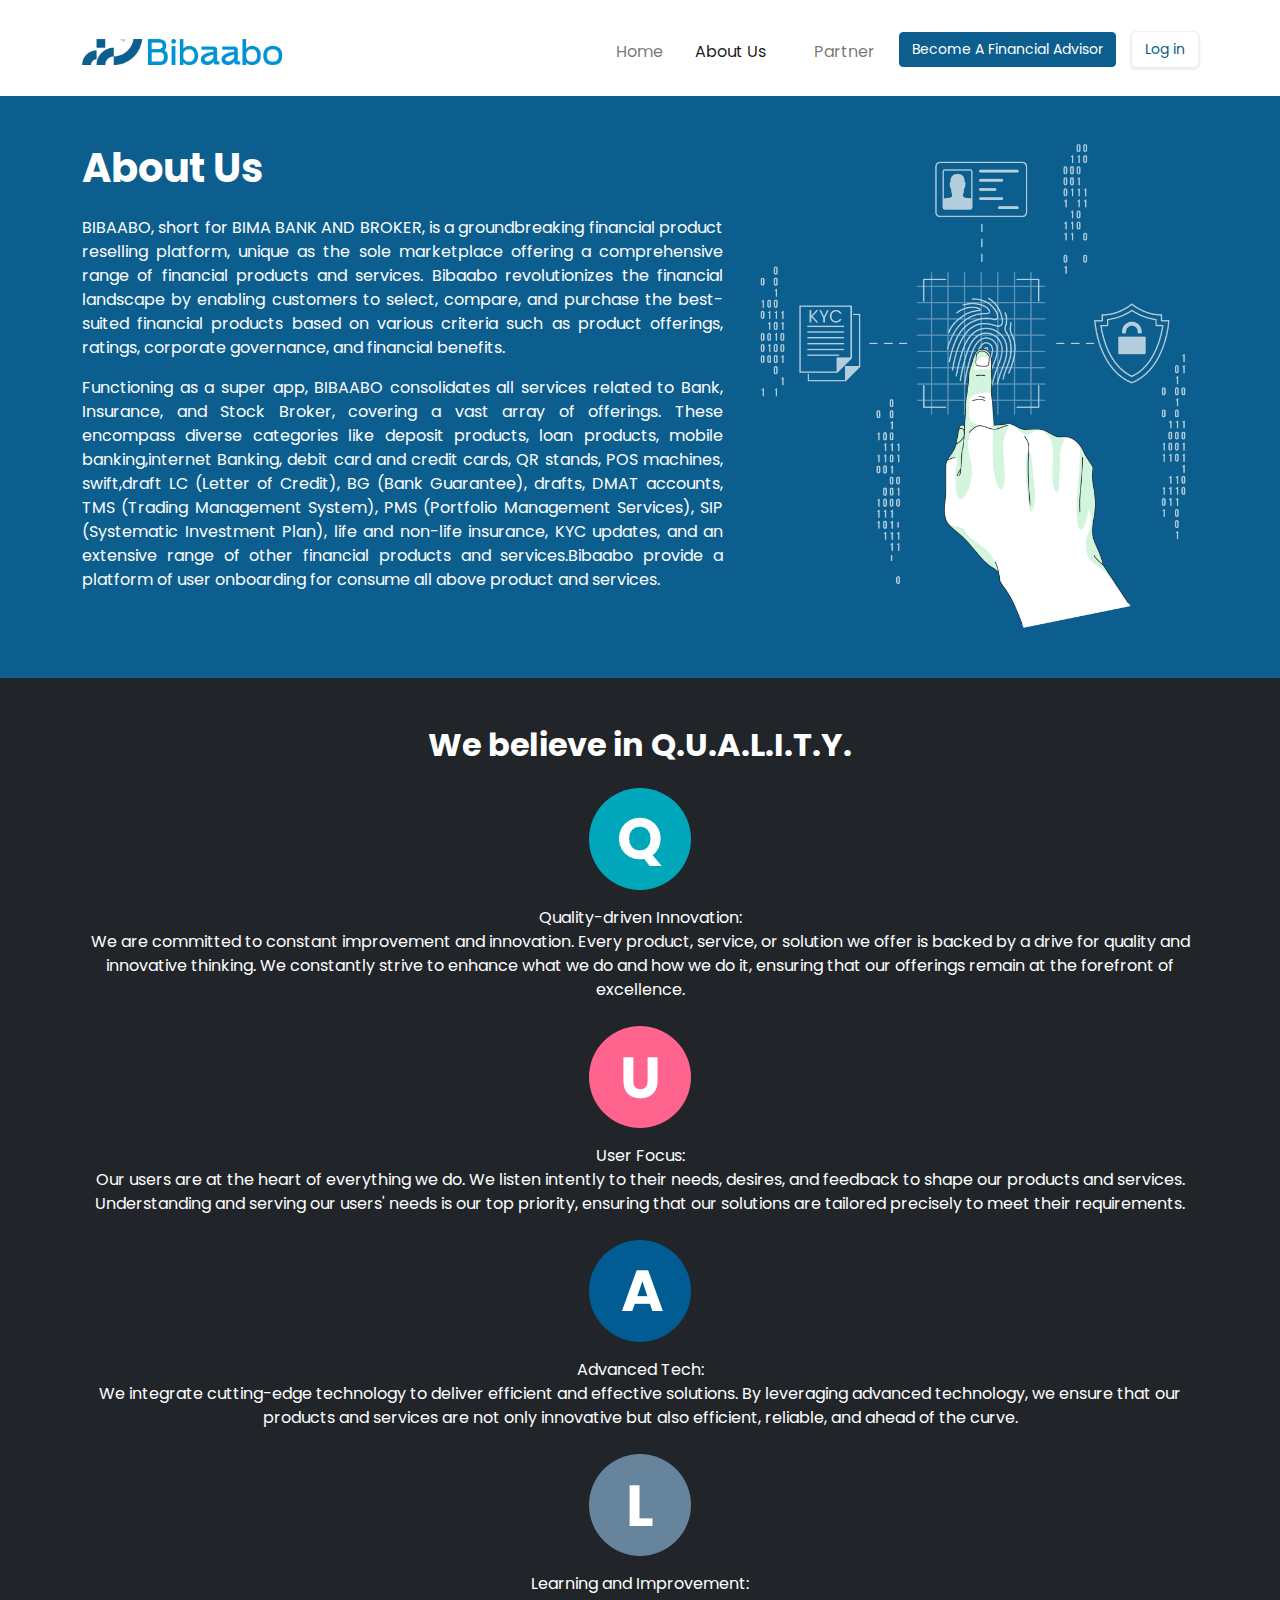
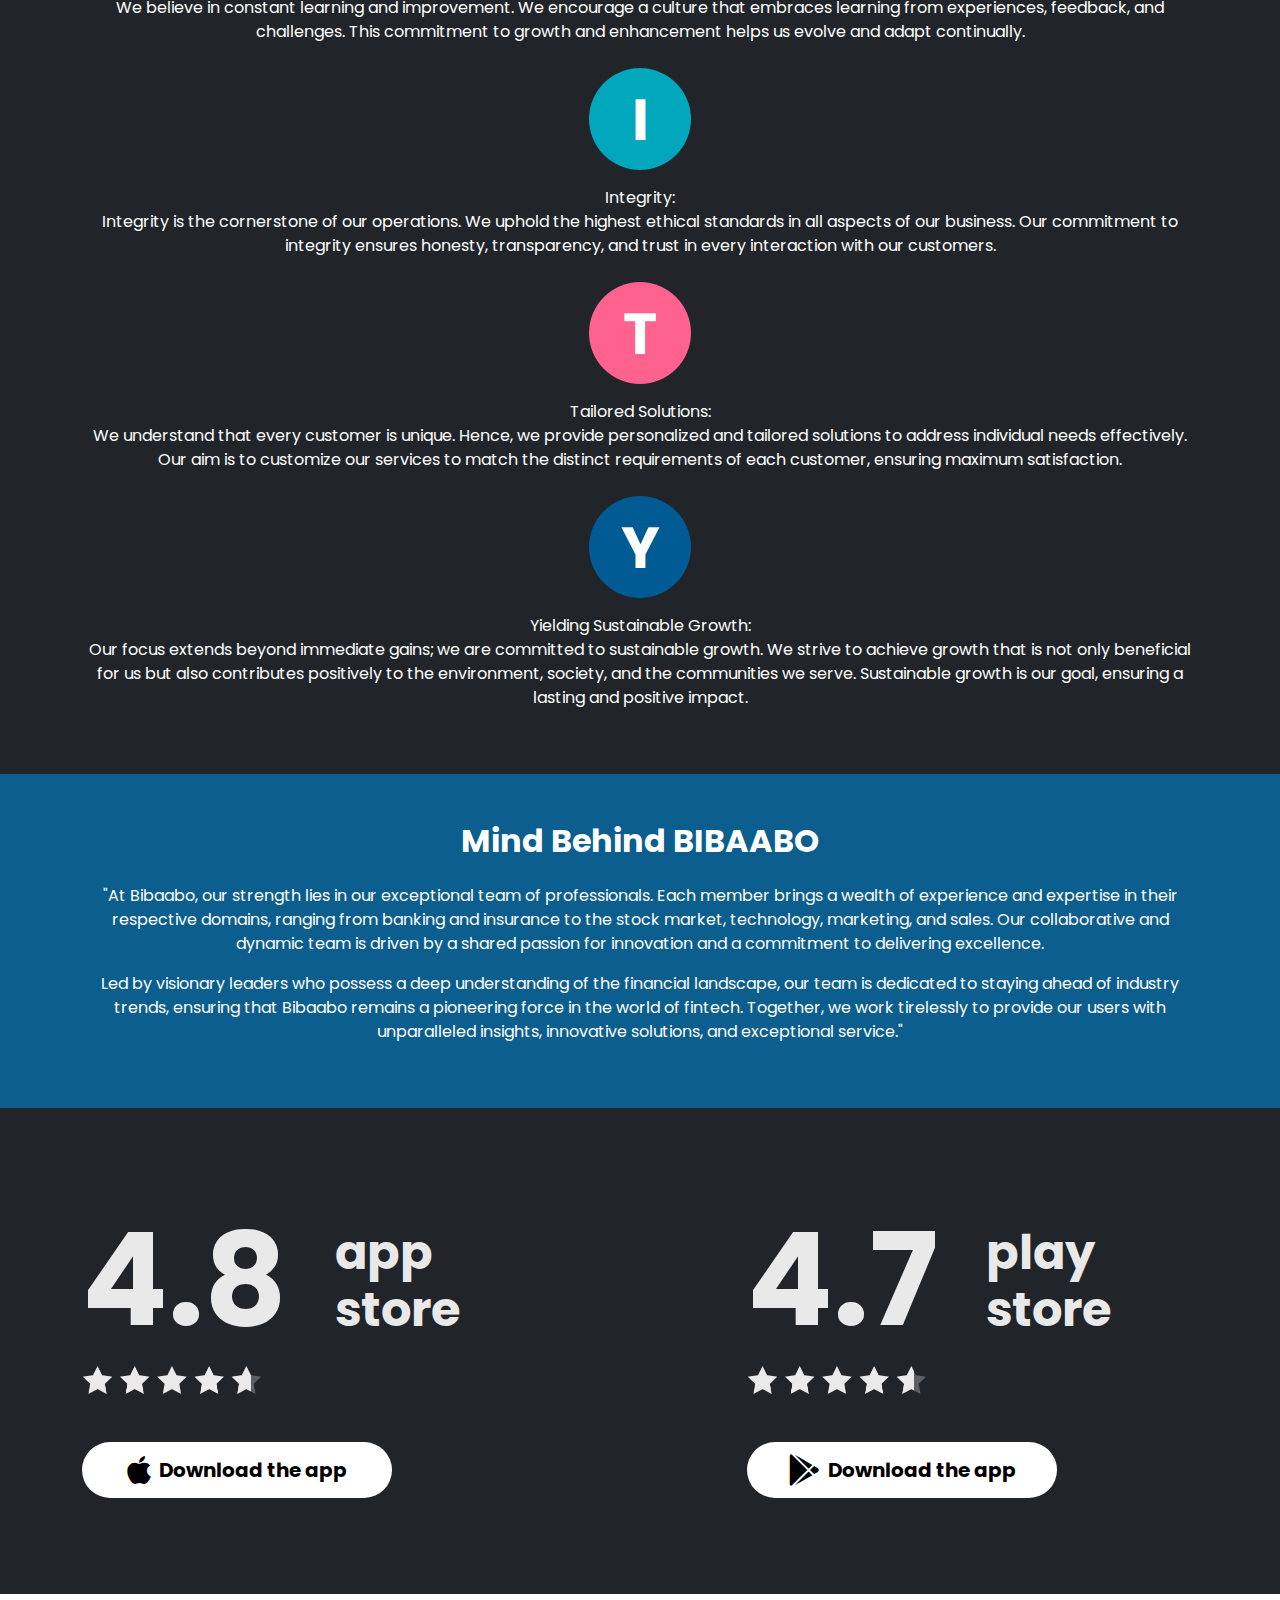
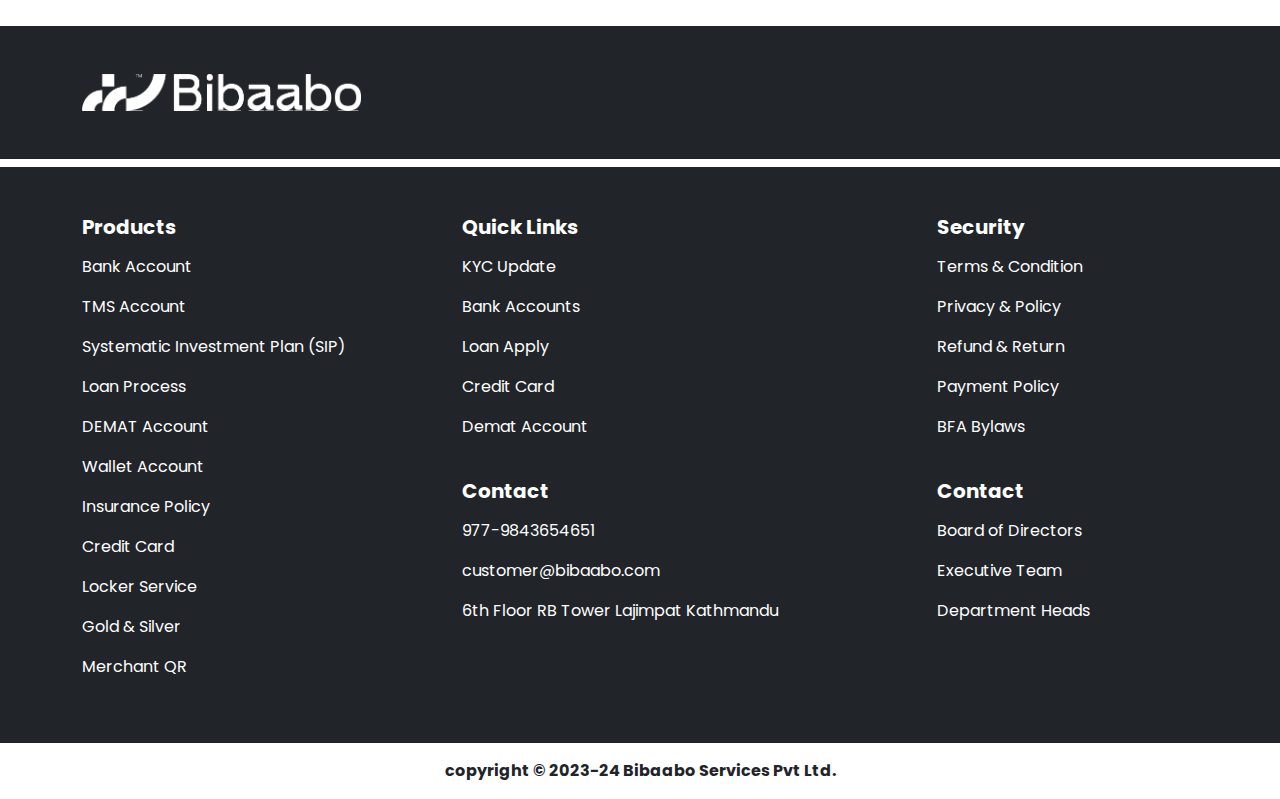
==== aboutus.html @ bd7daace "about us update" ====
<html lang="en">

<head>
    <meta charset="UTF-8">
    <meta name="viewport" content="width=device-width, initial-scale=1.0">

    <title>Bibaabo: Making your financial life easier</title>
    <link rel="shortcut icon" href="./images/favicon.png" type="image/x-icon">
    <link rel="apple-touch-icon-precomposed" href="./images/favicon.png">

    <link href="./plugins/bootstrap-5.0.2-dist/css/bootstrap.min.css" rel="stylesheet">
    <script src="./plugins/bootstrap-5.0.2-dist/js/bootstrap.bundle.js.map"></script>

    <link rel="preconnect" href="https://fonts.googleapis.com">
    <link rel="preconnect" href="https://fonts.gstatic.com" crossorigin>
    <link href="https://fonts.googleapis.com/css2?family=Poppins:wght@400;700;900&display=swap" rel="stylesheet">
    <link rel="stylesheet" href="./plugins/fontawesome-free-6.5.1-web/css/all.min.css">

    <link rel="stylesheet" href="./css/custom.min.css?v=1.2">
    <link rel="stylesheet" href="./css/responsive.min.css?v=1.2">
</head>

<body>
    <header class="">
        <nav class="navbar navbar-expand-lg navbar-light my-header mt-4 mb-3">
            <div class="container">
                <a class="navbar-brand" href="/bibaabo">
                    <img src="./images/logo.png" alt="Bibaabo" class="img-fluid h-logo">
                </a>
                <button class="navbar-toggler" type="button" data-bs-toggle="collapse"
                    data-bs-target="#navbarSupportedContent" aria-controls="navbarSupportedContent"
                    aria-expanded="false" aria-label="Toggle navigation">
                    <span class="navbar-toggler-icon"></span>
                </button>
                <div class="collapse navbar-collapse" id="navbarSupportedContent">
                    <ul class="navbar-nav ms-auto mb-2 mb-lg-0">
                        <li class="nav-item">
                            <a class="nav-link" href="/bibaabo">Home</a>
                        </li>
                        <li class="nav-item">
                            <a class="nav-link px-4 active" href="aboutus.html">About Us</a>
                        </li>
                        <li class="nav-item">
                            <a class="nav-link px-4" href="partner.html">Partner</a>
                        </li>
                        <li class="nav-item">
                            <a class="btn my-btn-primary" title="Become A Financial Advisor" href="#">
                                Become A Financial Advisor
                            </a>
                        </li>
                        <li class="nav-item">
                            <a class="btn my-btn-secondary ms-3" title="Log in" href="#">
                                Log in
                            </a>
                        </li>
                    </ul>
                </div>
            </div>
        </nav>
    </header>
    <section class="my-kyc py-5 h-auto">
        <div class="container">
            <div class="row">
                <div class="col-md-7">
                    <div class="kyc-text-w text-white">
                        <h1 class="fw-bold mb-4">About Us </h1>
                        <p class="text-justify">
                            BIBAABO, short for BIMA BANK AND BROKER, is a groundbreaking financial product reselling
                            platform, unique as the sole marketplace offering a comprehensive range of financial
                            products and services. Bibaabo revolutionizes the financial landscape by enabling customers
                            to select, compare, and purchase the best-suited financial products based on various
                            criteria such as product offerings, ratings, corporate governance, and financial benefits.
                        </p>
                        <p class="text-justify">
                            Functioning as a super app, BIBAABO consolidates all services related to Bank, Insurance,
                            and Stock Broker, covering a vast array of offerings. These encompass diverse categories
                            like deposit products, loan products, mobile banking,internet Banking, debit card and credit
                            cards, QR stands, POS machines, swift,draft LC (Letter of Credit), BG (Bank Guarantee),
                            drafts, DMAT accounts, TMS (Trading Management System), PMS (Portfolio Management Services),
                            SIP (Systematic Investment Plan), life and non-life insurance, KYC updates, and an extensive
                            range of other financial products and services.Bibaabo provide a platform of user onboarding
                            for consume all above product and services.
                        </p>
                    </div>
                </div>
                <div class="col-md-5">
                    <img src="./images/KYC.png" alt="Bibaabo" class="img-fluid object-fit-cover">
                </div>
            </div>
        </div>
    </section>
    <section class="py-4 py-lg-5 bg-dark text-white">
        <div class="container">
            <h2 class="fw-bold mb-4 text-center">We believe in Q.U.A.L.I.T.Y.</h2>
            <p class="text-center">
                <!-- We believe in  Q.U.A.L.I.T.Y. -->
                <img src="./images/Group1.png" alt="Bibaabo" class="img-fluid mb-3"> <br/>
                Quality-driven Innovation: <br/>
                We are committed to constant improvement and innovation. Every product, service, or solution we
                offer is backed by a drive for quality and innovative thinking. We constantly strive to enhance what
                we do and how we do it, ensuring that our offerings remain at the forefront of excellence.
                <br/>
                <br/>
                <img src="./images/Group2.png" alt="Bibaabo" class="img-fluid mb-3"><br/>
                User Focus: <br/>
                Our users are at the heart of everything we do. We listen intently to their needs, desires, and
                feedback to shape our products and services. Understanding and serving our users' needs is our top
                priority, ensuring that our solutions are tailored precisely to meet their requirements.
                <br/>
                <br/>
                <img src="./images/Group3.png" alt="Bibaabo" class="img-fluid mb-3"> <br/>
                Advanced Tech: <br/>
                We integrate cutting-edge technology to deliver efficient and effective solutions. By leveraging
                advanced technology, we ensure that our products and services are not only innovative but also
                efficient, reliable, and ahead of the curve.
                <br/>
                <br/>
                <img src="./images/Group4.png" alt="Bibaabo" class="img-fluid mb-3"><br/>
                Learning and Improvement: <br/>
                We believe in constant learning and improvement. We encourage a culture that embraces learning from
                experiences, feedback, and challenges. This commitment to growth and enhancement helps us evolve and
                adapt continually.
                <br/>
                <br/>
                <img src="./images/Group5.png" alt="Bibaabo" class="img-fluid mb-3"> <br/>
                Integrity: <br/>
                Integrity is the cornerstone of our operations. We uphold the highest ethical standards in all
                aspects of our business. Our commitment to integrity ensures honesty, transparency, and trust in
                every interaction with our customers.
                <br/>
                <br/>
                <img src="./images/Group6.png" alt="Bibaabo" class="img-fluid mb-3"> <br/>
                Tailored Solutions: <br/>
                We understand that every customer is unique. Hence, we provide personalized and tailored solutions
                to address individual needs effectively. Our aim is to customize our services to match the distinct
                requirements of each customer, ensuring maximum satisfaction.
                <br/>
                <br/>
                <img src="./images/Group7.png" alt="Bibaabo" class="img-fluid mb-3"><br/>
                Yielding Sustainable Growth: <br/>
                Our focus extends beyond immediate gains; we are committed to sustainable growth. We strive to
                achieve growth that is not only beneficial for us but also contributes positively to the
                environment, society, and the communities we serve. Sustainable growth is our goal, ensuring a
                lasting and positive impact.
            </p>
        </div>
    </section>
    <section class="my-kyc py-5 h-auto">
        <div class="container text-white">
            <h2 class="fw-bold mb-4 text-center">Mind Behind BIBAABO</h2>
            <p class="text-center">
                "At Bibaabo, our strength lies in our exceptional team of professionals. Each member brings a wealth of
                experience and expertise in their respective domains, ranging from banking and insurance to the stock
                market, technology, marketing, and sales. Our collaborative and dynamic team is driven by a shared passion
                for innovation and a commitment to delivering excellence.
            </p>
            <p class="text-center">
                Led by visionary leaders who possess a deep understanding of the financial landscape, our team is dedicated
                to staying ahead of industry trends, ensuring that Bibaabo remains a pioneering force in the world of
                fintech. Together, we work tirelessly to provide our users with unparalleled insights, innovative solutions,
                and exceptional service."
            </p>

        </div>
    </section>
    <section class="bg-dark py-5">
        <div class="container">
            <div class="row py-5">
                <div class="col-md-5">
                    <div class="">
                        <div class="rating-top-w text-white-light">
                            <h1 class="fw-bold mt-rating me-5">4.8</h1>
                            <h1 class="display-5 fw-bold">app
                                store
                            </h1>
                        </div>
                        <div class="mb-5">
                            <img src="./images/rating-ios.png" alt="rating ios" class="img-fluid my-rating-img">
                        </div>
                        <div class="rating-dwn">
                            <i class="fa-brands fa-2xl fa-apple"></i>
                            <h5 class="mb-0 ms-2 fw-bold">Download the app</h4>
                        </div>
                    </div>
                </div>
                <div class="col-md-5 offset-md-2">
                    <div class="">
                        <div class="rating-top-w text-white-light">
                            <h1 class="fw-bold mt-rating me-5">4.7</h1>
                            <h1 class="display-5 fw-bold">play
                                store
                            </h1>
                        </div>
                        <div class="mb-5">
                            <img src="./images/rating-android.png" alt="rating android" class="img-fluid my-rating-img">
                        </div>
                        <div class="rating-dwn">
                            <i class="fa-brands fa-2xl fa-google-play"></i>
                            <h5 class="mb-0 ms-2 fw-bold">Download the app</h4>
                        </div>
                    </div>
                </div>
            </div>
        </div>
    </section>
    <div class="bg-white py-3"></div>
    <div class="bg-dark py-5">
        <div class="container">
            <img src="./images/Logo-white.png" alt="Bibaabo" class="img-fluid w-25">
        </div>
    </div>
    <div class="bg-white py-1"></div>
    <footer>
        <div class="bg-dark py-5">
            <div class="container">
                <div class="row">
                    <div class="col-lg-4">
                        <h5 class="fw-bold text-white mb-3">Products</h5>
                        <div class="foot-links-w">
                            <a href="#" title="Bank Account">Bank Account</a>
                            <a href="#" title="TMS Account">TMS Account</a>
                            <a href="#" title="Systematic Investment Plan (SIP)">Systematic Investment Plan (SIP)</a>
                            <a href="#" title="Loan Process">Loan Process</a>
                            <a href="#" title="DEMAT Account">DEMAT Account</a>
                            <a href="#" title="Wallet Account">Wallet Account</a>
                            <a href="#" title="Insurance Policy">Insurance Policy</a>
                            <a href="#" title="Credit Card">Credit Card</a>
                            <a href="#" title="Locker Service">Locker Service</a>
                            <a href="#" title="Gold & Silver">Gold & Silver</a>
                            <a href="#" title="Merchant QR">Merchant QR</a>
                        </div>
                    </div>
                    <div class="col-lg-5">
                        <h5 class="fw-bold text-white mb-3 mt-4 mt-lg-0">Quick Links</h5>
                        <div class="foot-links-w">
                            <a href="#" title="KYC Update">KYC Update</a>
                            <a href="#" title="Bank Accounts">Bank Accounts</a>
                            <a href="#" title="Loan Apply">Loan Apply</a>
                            <a href="#" title="Credit Card">Credit Card</a>
                            <a href="#" title="Demat Account">Demat Account</a>
                        </div>
                        <h5 class="fw-bold text-white mb-3 mt-4">Contact</h5>
                        <div class="foot-links-w">
                            <a href="tel:+9779843654651" title="Call: +977-9843654651">977-9843654651</a>
                            <a href="mailto:customer@bibaabo.com"
                                title="Mail to: customer@bibaabo.com">customer@bibaabo.com</a>
                            <a href="#">6th Floor RB Tower Lajimpat Kathmandu</a>
                        </div>
                    </div>
                    <div class="col-lg-3">
                        <h5 class="fw-bold text-white mb-3 mt-4 mt-lg-0">Security</h5>
                        <div class="foot-links-w">
                            <a href="#" title="Terms & Condition">Terms & Condition</a>
                            <a href="#" title="Privacy & Policy">Privacy & Policy</a>
                            <a href="#" title="Refund & Return">Refund & Return</a>
                            <a href="#" title="Payment Policy">Payment Policy</a>
                            <a href="#" title="BFA Bylaws">BFA Bylaws</a>
                        </div>
                        <h5 class="fw-bold text-white mb-3 mt-4">Contact</h5>
                        <div class="foot-links-w">
                            <a href="#" title="Board of Directors">Board of Directors</a>
                            <a href="#" title="Executive Team">Executive Team</a>
                            <a href="#" title="Department Heads">Department Heads</a>
                        </div>
                    </div>
                </div>
            </div>
        </div>
        <div class="text-center py-3 fw-bold">
            copyright © 2023-24 Bibaabo Services Pvt Ltd.
        </div>
    </footer>
</body>
<script src="./js/jquery.min.js"></script>

</html>
---- css/custom.min.css ----
:root{--primary:#0B5E8E;--primary-light:#1f81b9}body{font-family:'Poppins',sans-serif}.my-header{display:flex;align-items:center;justify-content:space-between}.h-logo{width:200px}.my-text-primary{color:var(--primary)}.my-btn-primary{color:#fff;background-color:var(--primary);border-color:var(--primary);font-size:14px}.my-btn-primary:hover{color:#fff;background-color:var(--primary-light)}.my-btn-secondary{color:var(--primary);background-color:#fff;border-color:#fff;box-shadow:0 1px 2px 2px #eee;font-size:14px}.my-btn-secondary:hover{color:var(--primary);background-color:#eee}h1.count{font-size:10rem}h1.mt-rating{font-size:8rem}h1.my-h1{font-size:6rem}.fw-700{font-weight:700}.my-banking,.my-explr,.my-gso{max-height:100vh}.object-fit-cover{object-fit:cover}.bank-text-w{position:absolute;top:35%;left:60%;right:50%;transform:translate(-50%,-50%);width:75%}.gso-text-w{position:absolute;top:50%;left:35%;right:50%;transform:translate(-50%,-50%);width:25%;text-align:center}.my-kyc{background-color:var(--primary);height:100vh}.kyc-w{display:flex;align-items:center;justify-content:space-between}.my-fix-img{background-image:url(../images/img-3.png);min-height:500px;background-attachment:fixed;background-position:center center;background-repeat:no-repeat;background-size:cover}.rating-top-w{display:flex;align-items:center}.rating-dwn{background-color:rgb(255,255,255);color:rgb(0,0,0);padding:1rem 0;width:310px;display:flex;-moz-box-align:center;align-items:center;border-radius:3rem;justify-content:center;cursor:pointer}.text-white-light{color:#fff;opacity:.9}.my-rating-img{width:40%}.foot-links-w{display:flex;flex-direction:column}.foot-links-w a{color:#fff;text-decoration:none;margin-bottom:1rem}.foot-links-w a:hover{color:#eee}.my-explr-items{position:absolute;top:50%;left:50%;transform:translate(-50%,-50%);width:90%}.mp-text-w,.mbl-text-w{color:#fff;position:absolute;top:50%;left:50%;transform:translate(-50%,-50%);text-align:center;transition:top 0.5s}.mp-text-w.partner{width:62%;top:20%}.mp-text,.mbl-text{margin-top:1rem;opacity:0;position:absolute;width:100%;overflow:hidden}.mp-text.show,.mbl-text.show{opacity:1;transform:translateY(-15px);transition:.4s ease-in-out}.mbl-text{line-height:1.5}.h-video{height:88vh}.top-dwn-btns{position:absolute;bottom:5rem;right:10rem}.top-dwn-btns img{width:200px}.text-justify{text-align:justify}.partner-swiper .swiper-slide{text-align:center}.partner-swiper img{width:150px;height:100px;object-fit:contain;background:#fff;border-radius:.25rem;margin-bottom:.5rem}.why-coll-img{width:140px;height:140px;object-fit:contain}.network-box{padding:2rem 1rem;box-shadow:1px 2px 4px 2px #eee;border-radius:1.25rem;display:flex;align-items:center;justify-content:center;margin-top:1rem}.network-box img{width:185px;margin:0 1rem}
---- css/responsive.min.css ----
@media screen and (min-width:1920px){.container{max-width:1500px}p.sm-font{font-size:.7vw}body,.btn,p{font-size:.9vw}h6{font-size:1vw}h5{font-size:1.2vw}h4{font-size:1.4vw}h3{font-size:1.7vw}h2{font-size:2.1vw}h1{font-size:2.5vw}}@media screen and (min-width:2560px){.container{max-width:2000px}p.sm-font{font-size:1vw}body,.btn,p{font-size:1.2vw}h6{font-size:1.3vw}h5{font-size:1.4vw}h4{font-size:1.6vw}h3{font-size:2vw}h2{font-size:2.6vw}h1{font-size:3vw}.rating-dwn{padding:2rem 0;width:525px}.top-dwn-btns img{width:auto}}@media screen and (min-width:3840px){.container{max-width:3200px}}@media screen and (max-width:991px){.mp-text-w.partner{width:80%;top:30%}.top-dwn-btns{bottom:1rem;right:1rem}.top-dwn-btns img,.gso-app img{width:150px}footer{text-align:center}.mp-text,.mbl-text{opacity:1;position:relative}.gso-text-w{width:85%}.my-kyc{height:auto}.mbl-text-w{position:relative;transform:none;top:0;left:0}.network-box img{width:125px}}@media screen and (max-width:767px){.kyc-text-w{text-align:center}h1.my-h1{font-size:5rem}.mp-text-w.partner{width:88%;top:40%}.prtn-overlay{position:absolute;top:0;left:0;right:0;bottom:0;background-color:rgba(0,0,0,.5)}.network-box img{width:100px}}@media screen and (max-width:575px){.my-header{flex-direction:column;align-items:flex-start}.h-logo{margin-bottom:1rem}h1.my-h1{font-size:3rem}.gso-text-w{width:100%;left:50%}.mp-text-w.partner{width:96%;top:50%}.join-img{height:400px;object-fit:cover}.network-box{flex-wrap:wrap;padding:1rem}.network-box img{margin:1rem}}
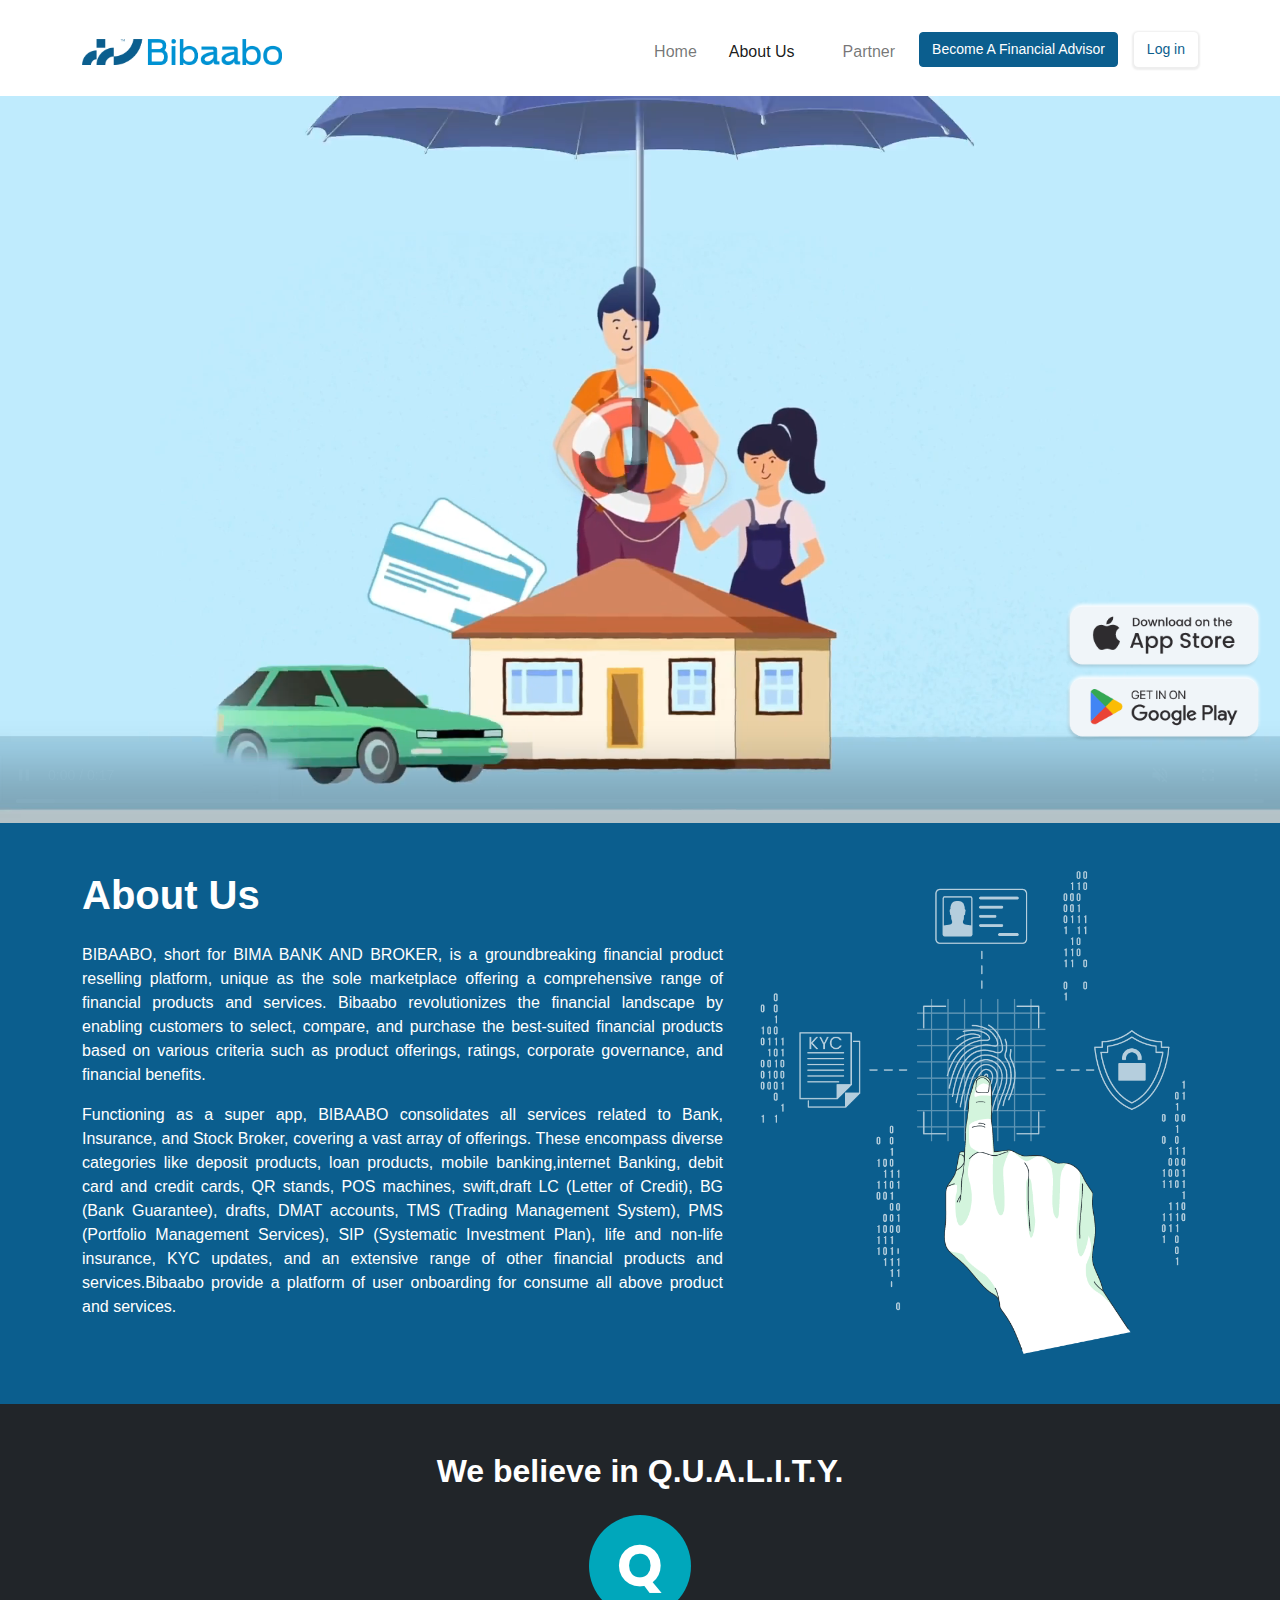
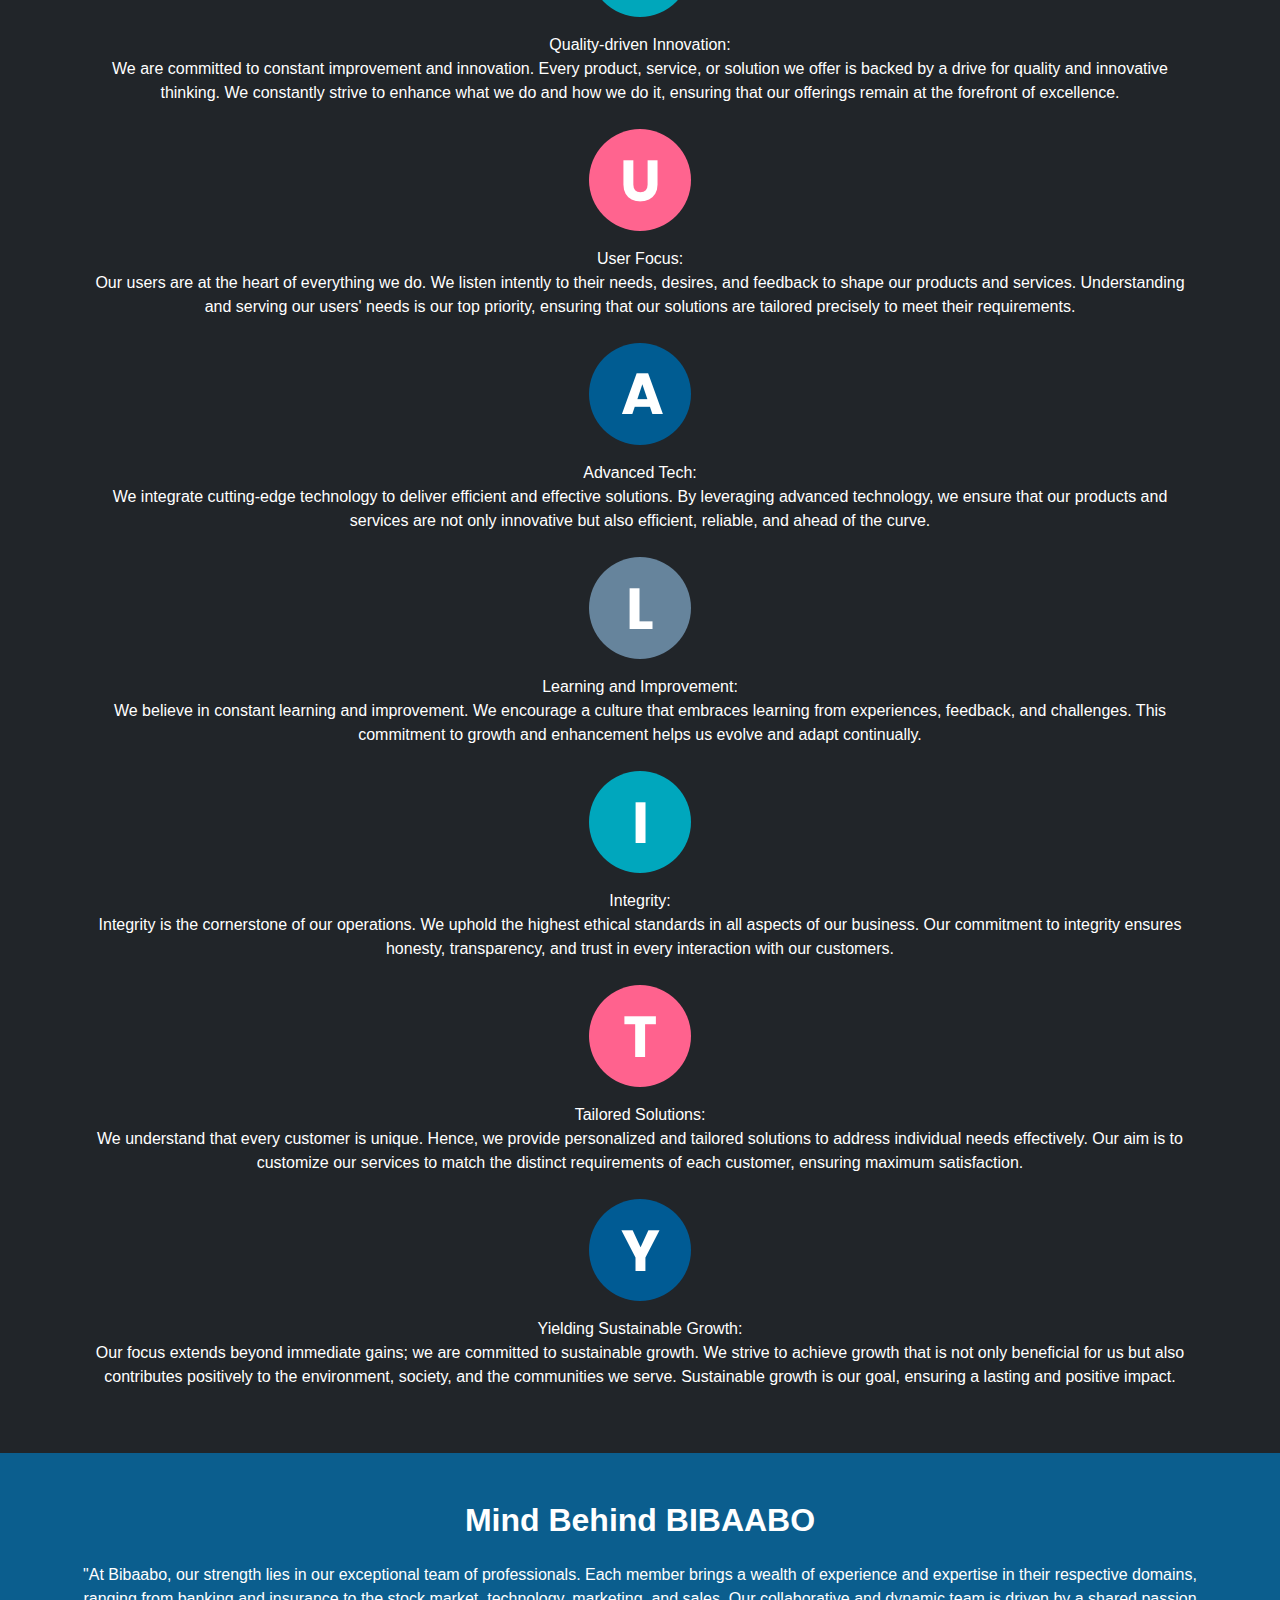
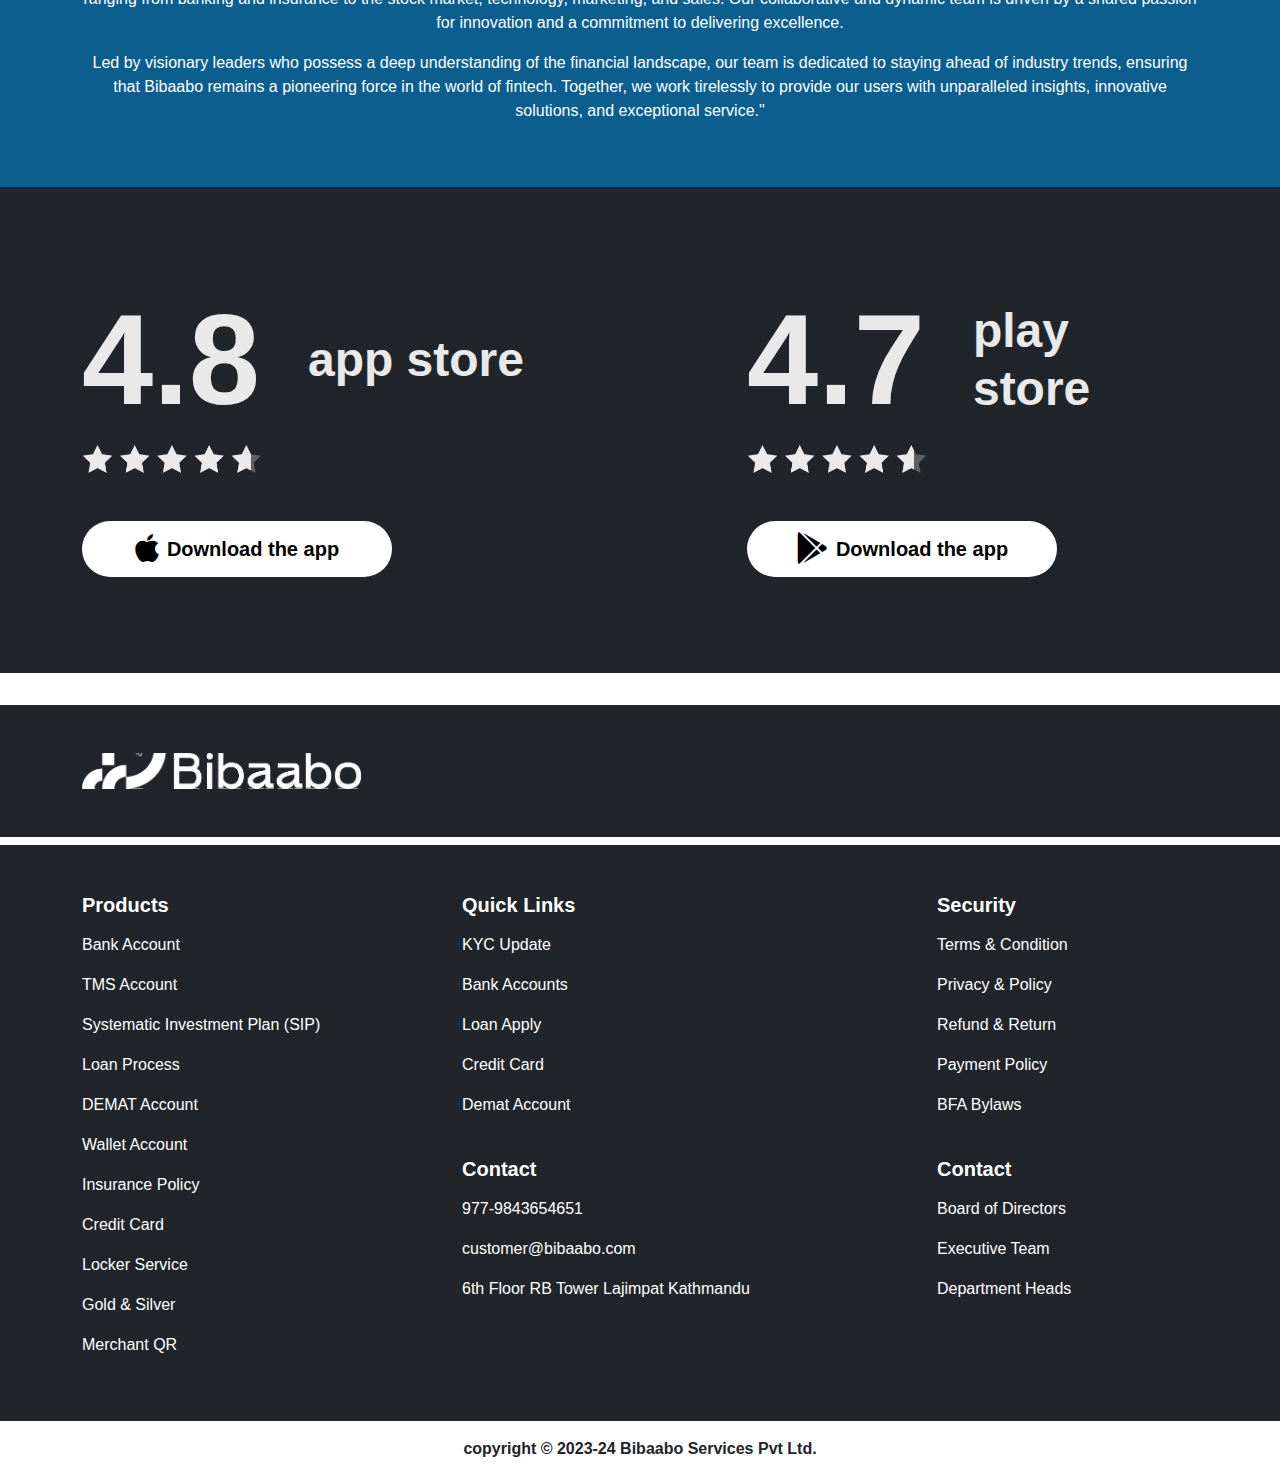
==== commit c976e4b4: "main video updated, new sample fonts added" ====
--- a/aboutus.html
+++ b/aboutus.html
@@ -16,15 +16,15 @@
     <link href="https://fonts.googleapis.com/css2?family=Poppins:wght@400;700;900&display=swap" rel="stylesheet">
     <link rel="stylesheet" href="./plugins/fontawesome-free-6.5.1-web/css/all.min.css">
 
-    <link rel="stylesheet" href="./css/custom.min.css?v=1.2">
-    <link rel="stylesheet" href="./css/responsive.min.css?v=1.2">
+    <link rel="stylesheet" href="./css/custom.css?v=1.2">
+    <link rel="stylesheet" href="./css/responsive.css?v=1.2">
 </head>
 
 <body>
     <header class="">
         <nav class="navbar navbar-expand-lg navbar-light my-header mt-4 mb-3">
             <div class="container">
-                <a class="navbar-brand" href="/bibaabo">
+                <a class="navbar-brand" href="https://test.bibaabo.com">
                     <img src="./images/logo.png" alt="Bibaabo" class="img-fluid h-logo">
                 </a>
                 <button class="navbar-toggler" type="button" data-bs-toggle="collapse"
@@ -58,6 +58,20 @@
             </div>
         </nav>
     </header>
+    <section class="position-relative">
+        <div class="h-video_ w-100">
+            <video class="h-100_ w-100 bg-dark object-fit-cover_" controls autoplay muted loop>
+                <source src="./video/main.mp4" />
+                Your browser does not support the video tag.
+            </video>
+        </div>
+        <div class="top-dwn-btns">
+            <a href="" title="Download on the App Store">
+                <img src="./images/app-store.png" alt="bibaabo app-store"></a>
+            <a href="" title="Get it on Google Play" class="ms-3_">
+                <img src="./images/app-play.png" alt="bibaabo app-store"></a>
+        </div>
+    </section>
     <section class="my-kyc py-5 h-auto">
         <div class="container">
             <div class="row">
--- a/css/custom.css
+++ b/css/custom.css
@@ -0,0 +1,271 @@
+:root {
+    --primary: #0B5E8E;
+    --primary-light: #1f81b9;
+}
+
+body {
+    /* font-family: 'Poppins', sans-serif; */
+    /* font-family: 'Roboto', sans-serif; */
+    font-family: 'Lato', sans-serif;
+    /* font-family: 'Salsa', sans-serif; */
+}
+
+.my-header {
+    display: flex;
+    align-items: center;
+    justify-content: space-between;
+}
+
+.my-text-primary {
+    color: var(--primary);
+}
+
+.my-btn-primary {
+    color: #fff;
+    background-color: var(--primary);
+    border-color: var(--primary);
+    font-size: 14px;
+}
+
+.my-btn-primary:hover {
+    color: #fff;
+    background-color: var(--primary-light);
+}
+
+.my-btn-secondary {
+    color: var(--primary);
+    background-color: #fff;
+    border-color: #fff;
+    box-shadow: 0px 1px 2px 2px #eee;
+    font-size: 14px;
+}
+
+.my-btn-secondary:hover {
+    color: var(--primary);
+    background-color: #eee;
+}
+
+h1.count {
+    font-size: 15rem;
+}
+
+h1.mt-rating {
+    font-size: 8rem;
+}
+
+h1.my-h1 {
+    font-size: 8rem;
+}
+
+.fw-700 {
+    font-weight: 700;
+}
+
+.my-banking,
+.my-explr,
+.my-gso {
+    max-height: 100vh;
+}
+
+.object-fit-cover {
+    object-fit: cover;
+}
+
+.bank-text-w {
+    position: absolute;
+    top: 35%;
+    left: 60%;
+    right: 50%;
+    transform: translate(-50%, -50%);
+    width: 75%;
+}
+
+.gso-text-w {
+    position: absolute;
+    top: 50%;
+    left: 35%;
+    right: 50%;
+    transform: translate(-50%, -50%);
+    width: 25%;
+    text-align: center;
+}
+
+.my-kyc {
+    background-color: var(--primary);
+    height: 100vh;
+}
+
+.kyc-w {
+    display: flex;
+    align-items: center;
+    justify-content: space-between;
+}
+
+#financialSection {
+    height: 100vh;
+    display: flex;
+    align-items: center;
+    flex-direction: column;
+    justify-content: space-between;
+    padding: 5rem 0;
+}
+
+.my-fix-img {
+    background-image: url("../images/img-3.png");
+    min-height: 500px;
+    background-attachment: fixed;
+    background-position: center center;
+    background-repeat: no-repeat;
+    background-size: cover;
+}
+
+.rating-top-w {
+    display: flex;
+    align-items: center;
+}
+
+.rating-dwn {
+    background-color: rgb(255, 255, 255);
+    color: rgb(0, 0, 0);
+    padding: 1rem 0px;
+    width: 310px;
+    display: flex;
+    -moz-box-align: center;
+    align-items: center;
+    border-radius: 3rem;
+    justify-content: center;
+    cursor: pointer;
+}
+
+.text-white-light {
+    color: #fff;
+    opacity: 0.9;
+}
+
+.my-rating-img {
+    width: 40%;
+}
+
+.foot-links-w {
+    display: flex;
+    flex-direction: column;
+}
+
+.foot-links-w a {
+    color: #fff;
+    text-decoration: none;
+    margin-bottom: 1rem;
+}
+
+.foot-links-w a:hover {
+    color: #eee;
+}
+
+.my-explr-items {
+    position: absolute;
+    top: 50%;
+    left: 50%;
+    transform: translate(-50%, -50%);
+    width: 90%;
+}
+
+.mp-text-w,
+.mbl-text-w {
+    color: #fff;
+    position: absolute;
+    top: 50%;
+    left: 50%;
+    transform: translate(-50%, -50%);
+    text-align: center;
+    transition: top 0.5s;
+    /* Add transition for smooth scrolling */
+}
+
+.mp-text-w.partner {
+    width: 62%;
+    top: 20%;
+}
+
+.mp-text,
+.mbl-text,
+.bank-text {
+    margin-top: 1rem;
+    opacity: 0;
+    position: absolute;
+    width: 100%;
+    overflow: hidden;
+}
+.mp-text.show,
+.mbl-text.show {
+    opacity: 1;
+    transform: translateY(-15px);
+    transition: .4s ease-in-out;
+}
+.bank-text.show {
+    opacity: 1;
+    transform: translateY(-40px);
+    transition: .4s ease-in-out;
+}
+.mbl-text {
+    line-height: 1.5;
+}
+
+.h-video {
+    height: 87vh;
+}
+
+.top-dwn-btns {
+    position: absolute;
+    bottom: 5rem;
+    right: 1rem;
+    display: flex;
+    flex-direction: column;
+}
+
+.top-dwn-btns img,
+.h-logo,
+.gso-img-w img {
+    width: 200px;
+}
+
+.text-justify {
+    text-align: justify;
+}
+
+.partner-swiper .swiper-slide {
+    text-align: center;
+}
+
+.partner-swiper img {
+    width: 150px;
+    height: 100px;
+    object-fit: contain;
+    background: #fff;
+    border-radius: 0.25rem;
+    margin-bottom: 0.5rem;
+}
+
+.why-coll-img {
+    width: 140px;
+    height: 140px;
+    object-fit: contain;
+}
+
+.network-box {
+    padding: 2rem 1rem;
+    box-shadow: 1px 2px 4px 2px #eee;
+    border-radius: 1.25rem;
+    display: flex;
+    align-items: center;
+    justify-content: center;
+    margin-top: 1rem;
+}
+
+.network-box img {
+    width: 185px;
+    margin: 0 1rem;
+}
+.gso-img-w {
+    display: flex;
+    justify-content: center;
+}--- a/css/responsive.css
+++ b/css/responsive.css
@@ -0,0 +1,233 @@
+@media screen and (min-width: 1920px) {
+    .container {
+        max-width: 1500px;
+    }
+
+    p.sm-font {
+        font-size: 0.7vw;
+    }
+
+    body,
+    .btn,
+    p {
+        font-size: 0.9vw;
+    }
+
+    h6 {
+        font-size: 1vw;
+    }
+
+    h5 {
+        font-size: 1.2vw;
+    }
+
+    h4 {
+        font-size: 1.4vw;
+    }
+
+    h3 {
+        font-size: 1.7vw;
+    }
+
+    h2 {
+        font-size: 2.1vw;
+    }
+
+    h1 {
+        font-size: 2.5vw;
+    }
+
+}
+
+
+@media screen and (min-width: 2560px) {
+
+    .container {
+        max-width: 2000px;
+    }
+
+    p.sm-font {
+        font-size: 1vw;
+    }
+
+    body,
+    .btn,
+    p {
+        font-size: 1.2vw;
+    }
+
+    h6 {
+        font-size: 1.3vw;
+    }
+
+    h5 {
+        font-size: 1.4vw;
+    }
+
+    h4 {
+        font-size: 1.6vw;
+    }
+
+    h3 {
+        font-size: 2.0vw;
+    }
+
+    h2 {
+        font-size: 2.6vw;
+    }
+
+    h1 {
+        font-size: 3vw;
+    }
+
+    .rating-dwn {
+        padding: 2rem 0px;
+        width: 525px;
+    }
+
+    .top-dwn-btns img {
+        width: auto;
+    }
+}
+
+
+@media screen and (min-width: 3840px) {
+    .container {
+        max-width: 3200px;
+    }
+}
+
+@media screen and (max-width: 1199px) {}
+
+@media screen and (max-width: 991px) {
+    .mp-text-w.partner {
+        width: 80%;
+        top: 30%;
+    }
+
+    .top-dwn-btns {
+        bottom: 3rem;
+        top: 1rem;
+    }
+
+    .top-dwn-btns img,
+    .gso-app img {
+        width: 150px;
+    }
+
+    footer {
+        text-align: center;
+    }
+
+    .mp-text,
+    .mbl-text {
+        opacity: 1;
+        position: relative;
+    }
+
+    .gso-text-w {
+        width: 85%;
+    }
+
+    .my-kyc {
+        height: auto;
+    }
+
+    .mbl-text-w {
+        position: relative;
+        transform: none;
+        top: 0;
+        left: 0;
+    }
+
+    .network-box img {
+        width: 125px;
+    }
+}
+
+@media screen and (max-width: 767px) {
+    .kyc-text-w {
+        text-align: center;
+    }
+
+    h1.my-h1 {
+        font-size: 5rem;
+    }
+
+    .mp-text-w.partner {
+        width: 88%;
+        top: 40%;
+    }
+
+    .prtn-overlay {
+        position: absolute;
+        top: 0;
+        left: 0;
+        right: 0;
+        bottom: 0;
+        background-color: rgba(0, 0, 0, 0.5);
+    }
+
+    .network-box img {
+        width: 100px;
+    }
+
+    #financialSection {
+        height: auto;
+    }
+}
+
+@media screen and (max-width: 575px) {
+    .top-dwn-btns img{
+        width: 100px;
+    }
+    .my-header {
+        flex-direction: column;
+        align-items: flex-start;
+    }
+
+    .h-logo {
+        margin-bottom: 1rem;
+    }
+
+    h1.my-h1 {
+        font-size: 3rem;
+    }
+
+    .gso-text-w {
+        width: 100%;
+        left: 50%;
+    }
+
+    .mp-text-w.partner {
+        width: 96%;
+        top: 50%;
+    }
+
+    .join-img {
+        height: 400px;
+        object-fit: cover;
+    }
+
+    .network-box {
+        flex-wrap: wrap;
+        padding: 1rem;
+    }
+
+    .network-box img {
+        margin: 1rem;
+    }
+
+    h1.count {
+        font-size: 10rem;
+    }
+
+    .my-sm-img {
+        object-fit: contain !important;
+        height: auto !important;
+    }
+
+    .my-fix-img {
+        background-image: url("../images/sm-img-3.png");
+    }
+}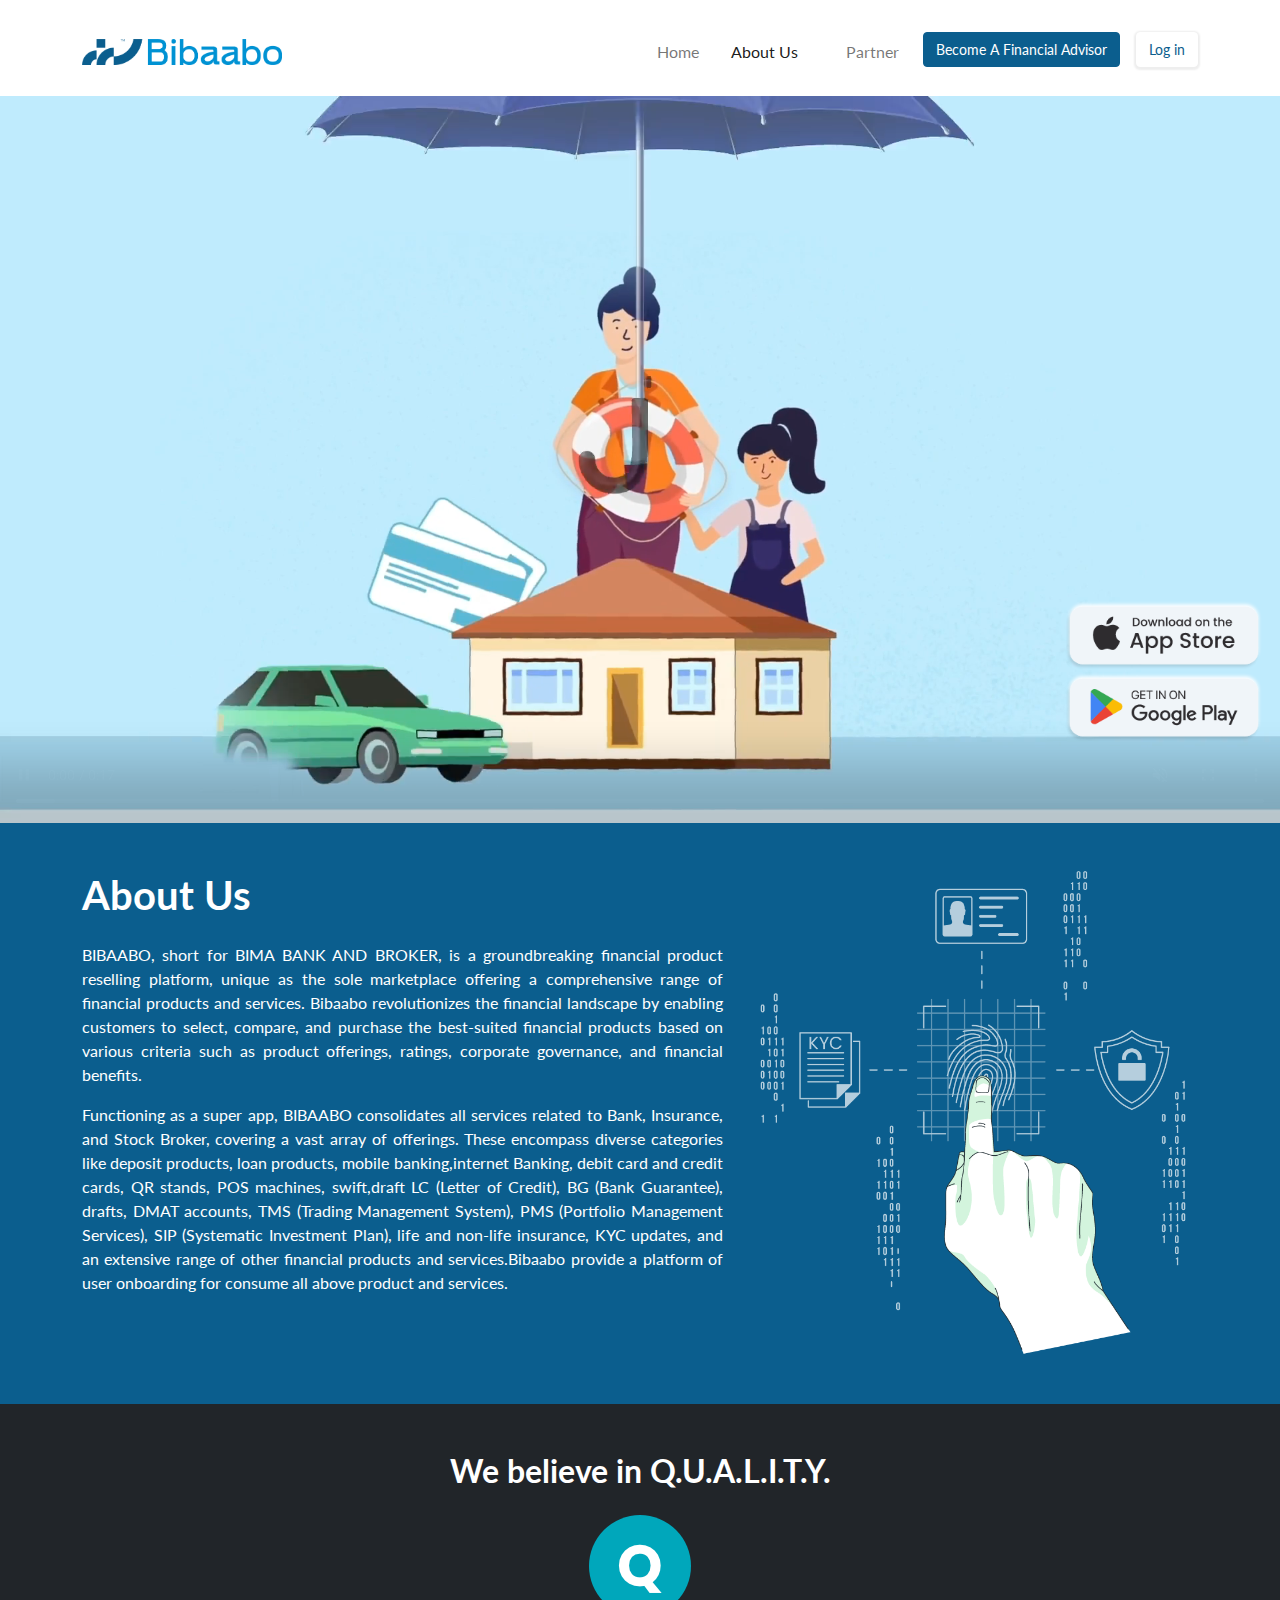
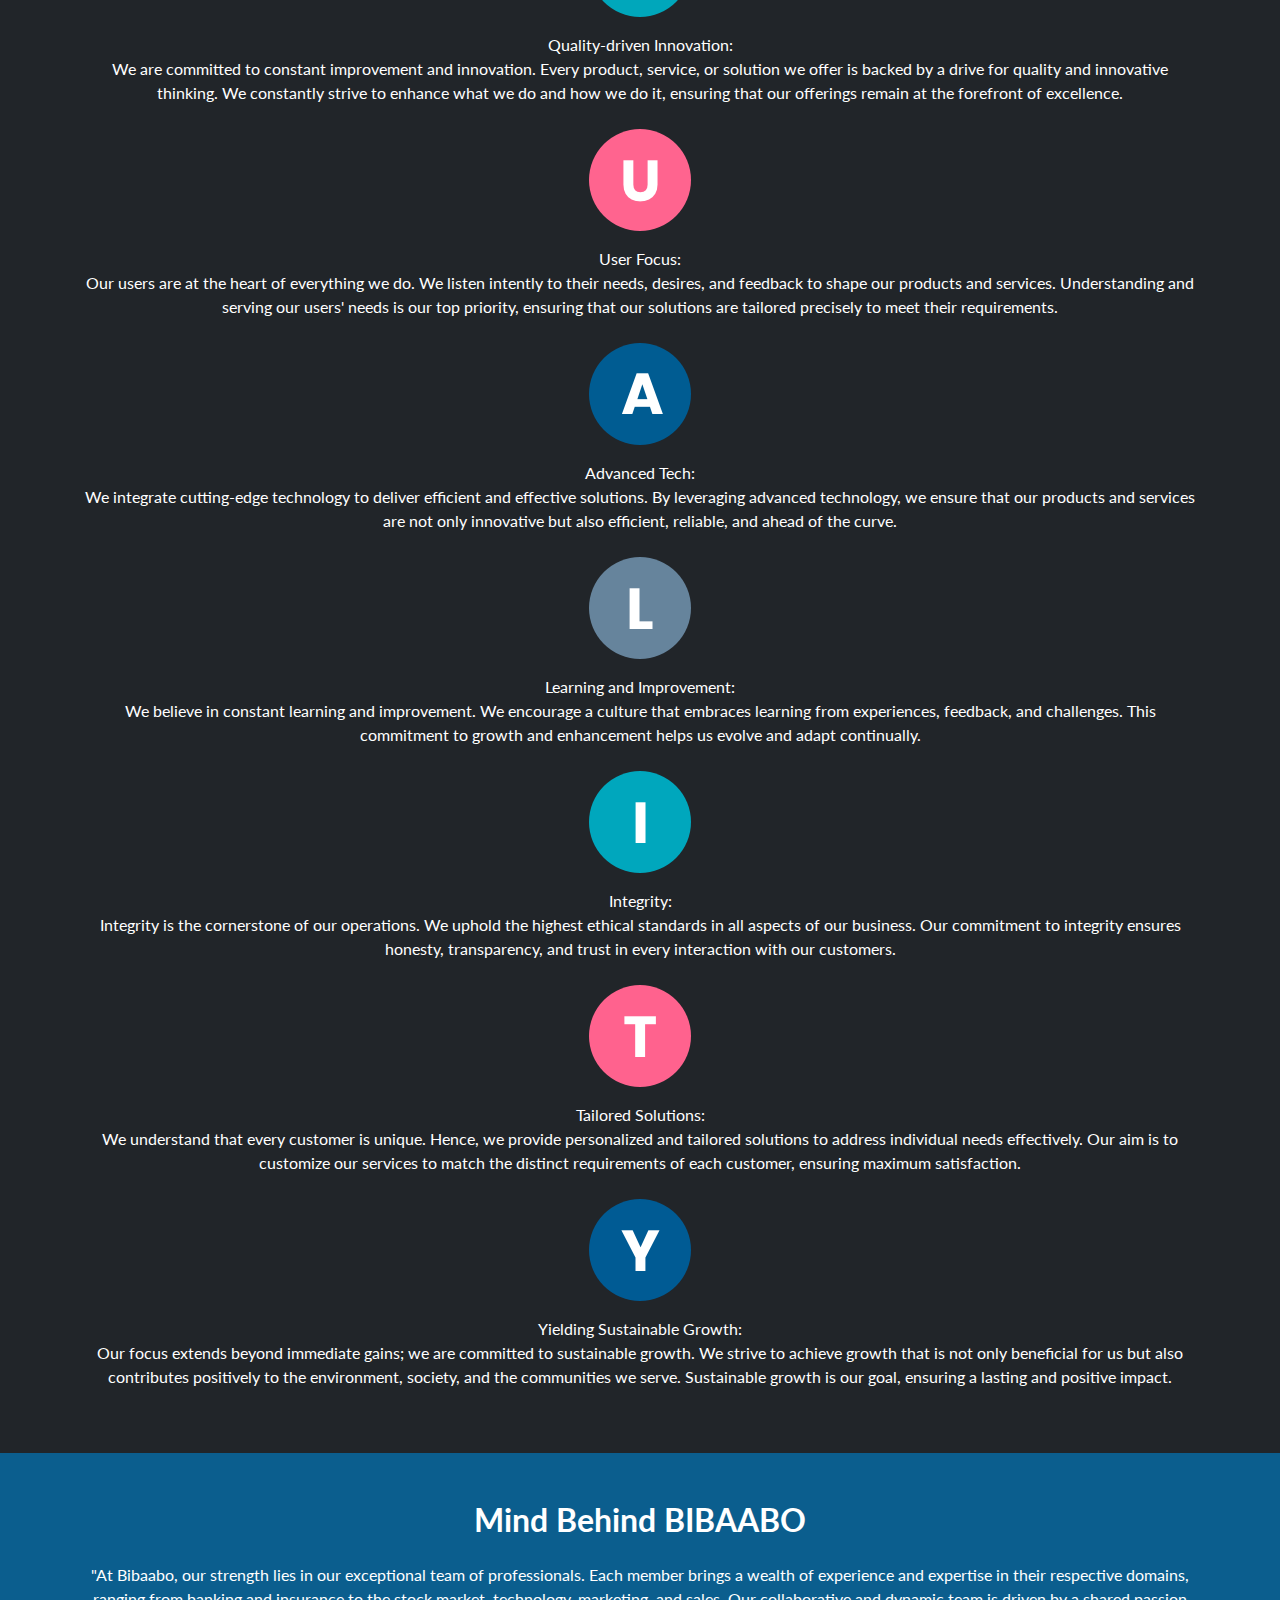
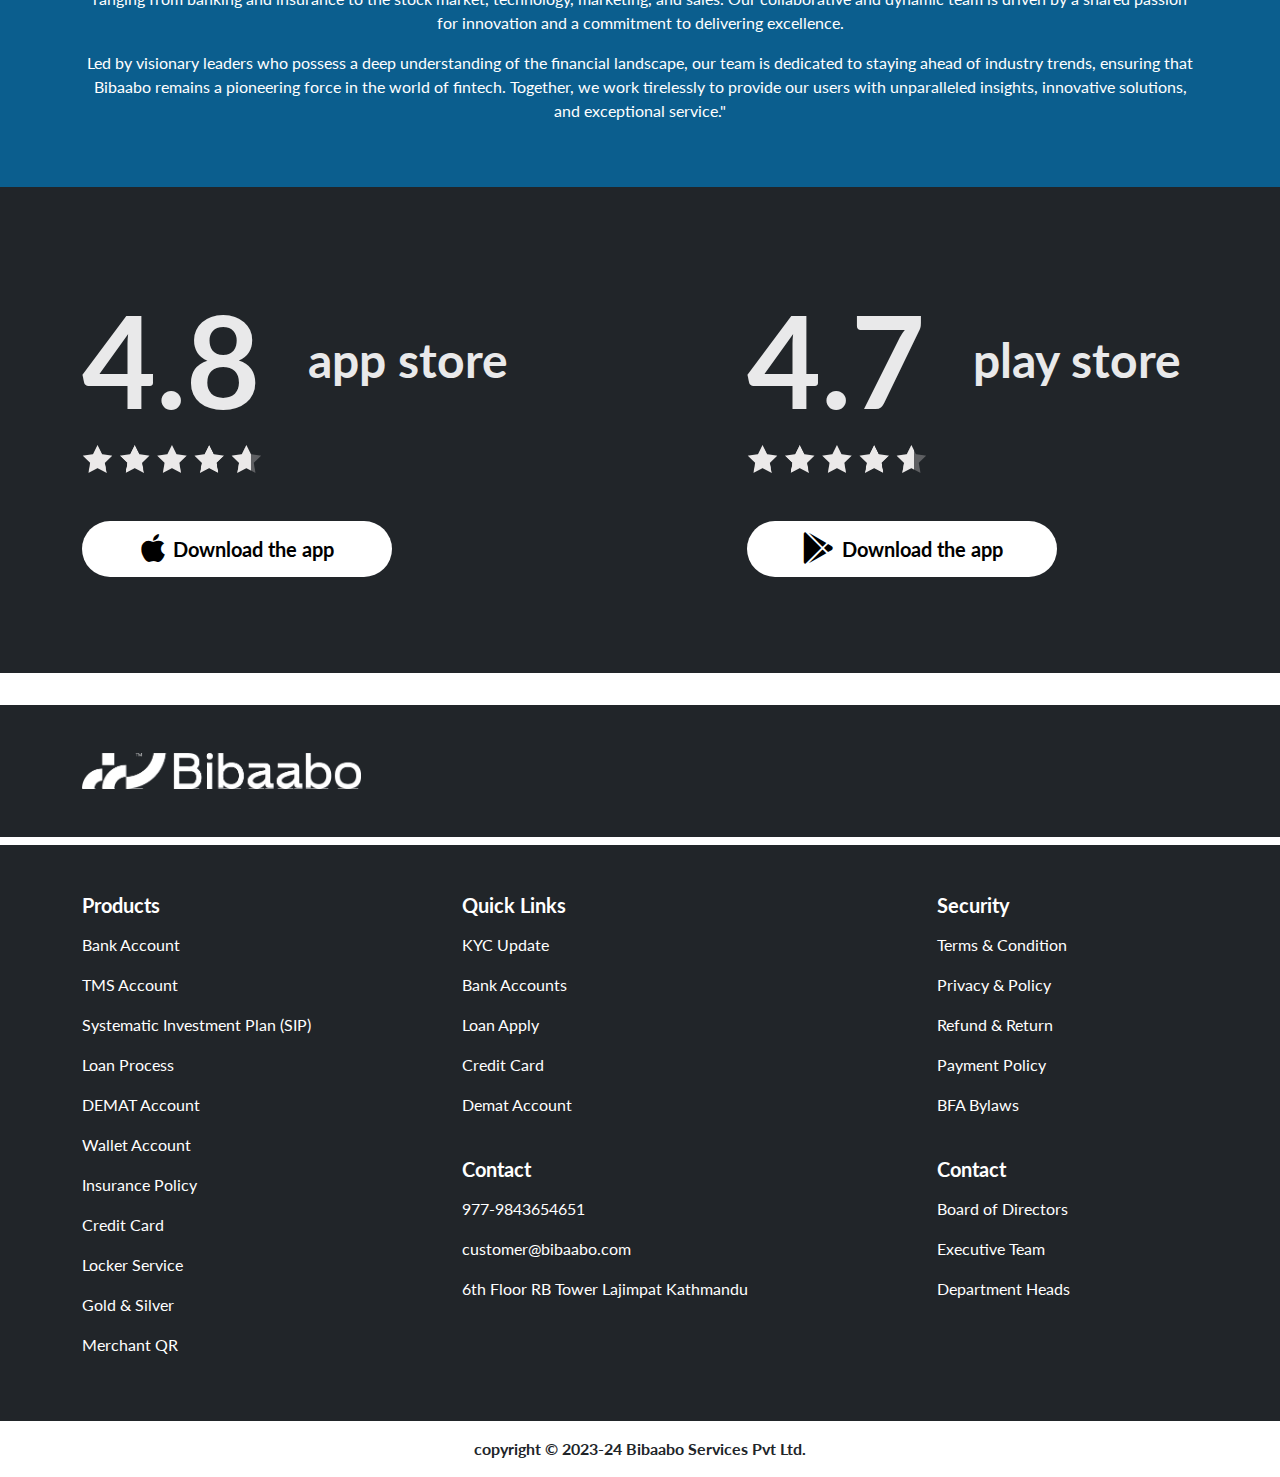
==== commit db387486: "font options added in about and partner page" ====
--- a/aboutus.html
+++ b/aboutus.html
@@ -13,7 +13,15 @@
 
     <link rel="preconnect" href="https://fonts.googleapis.com">
     <link rel="preconnect" href="https://fonts.gstatic.com" crossorigin>
+    <!-- Poppins -->
     <link href="https://fonts.googleapis.com/css2?family=Poppins:wght@400;700;900&display=swap" rel="stylesheet">
+    <!-- Roboto -->
+    <link href="https://fonts.googleapis.com/css2?family=Roboto:wght@400;700;900&display=swap" rel="stylesheet">
+    <!-- Lato -->
+    <link href="https://fonts.googleapis.com/css2?family=Lato:wght@400;700;900&display=swap" rel="stylesheet">
+    <!-- Salsa -->
+    <link href="https://fonts.googleapis.com/css2?family=Salsa&display=swap" rel="stylesheet"> 
+    
     <link rel="stylesheet" href="./plugins/fontawesome-free-6.5.1-web/css/all.min.css">
 
     <link rel="stylesheet" href="./css/custom.css?v=1.2">
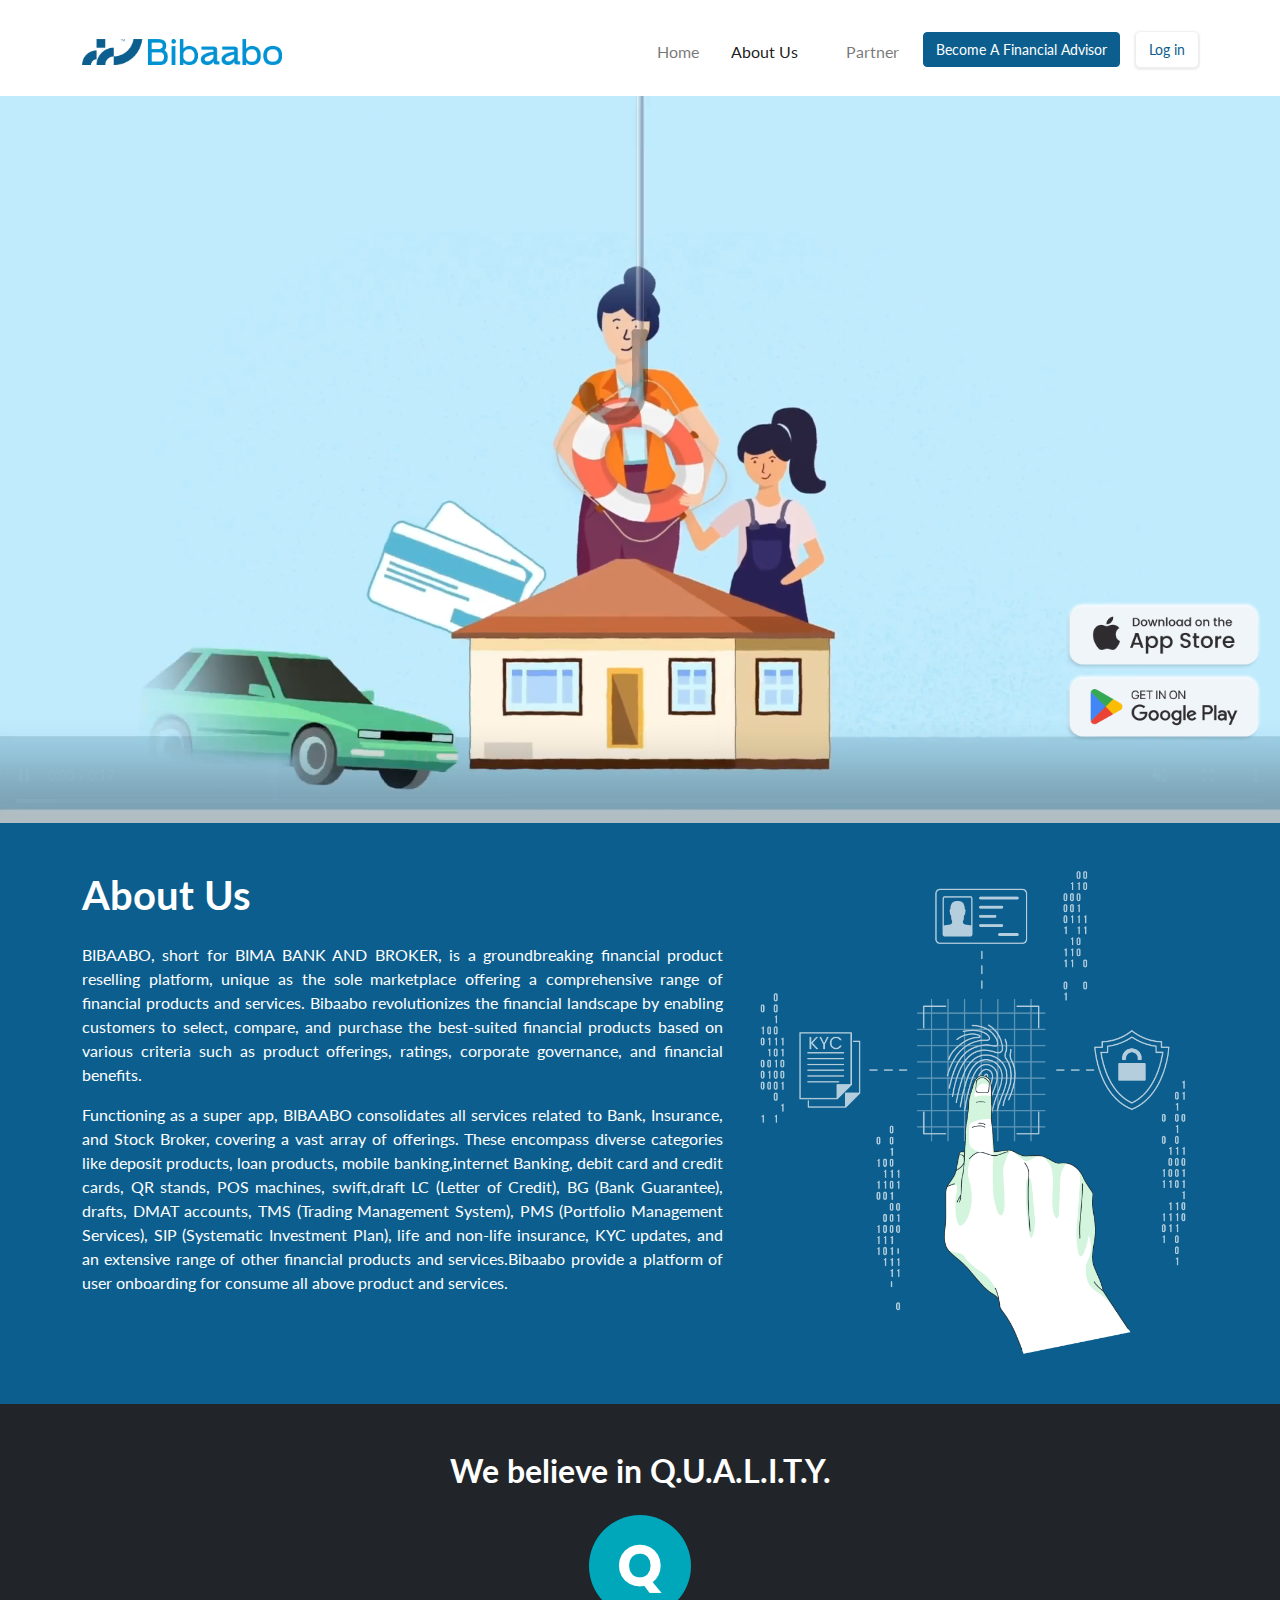
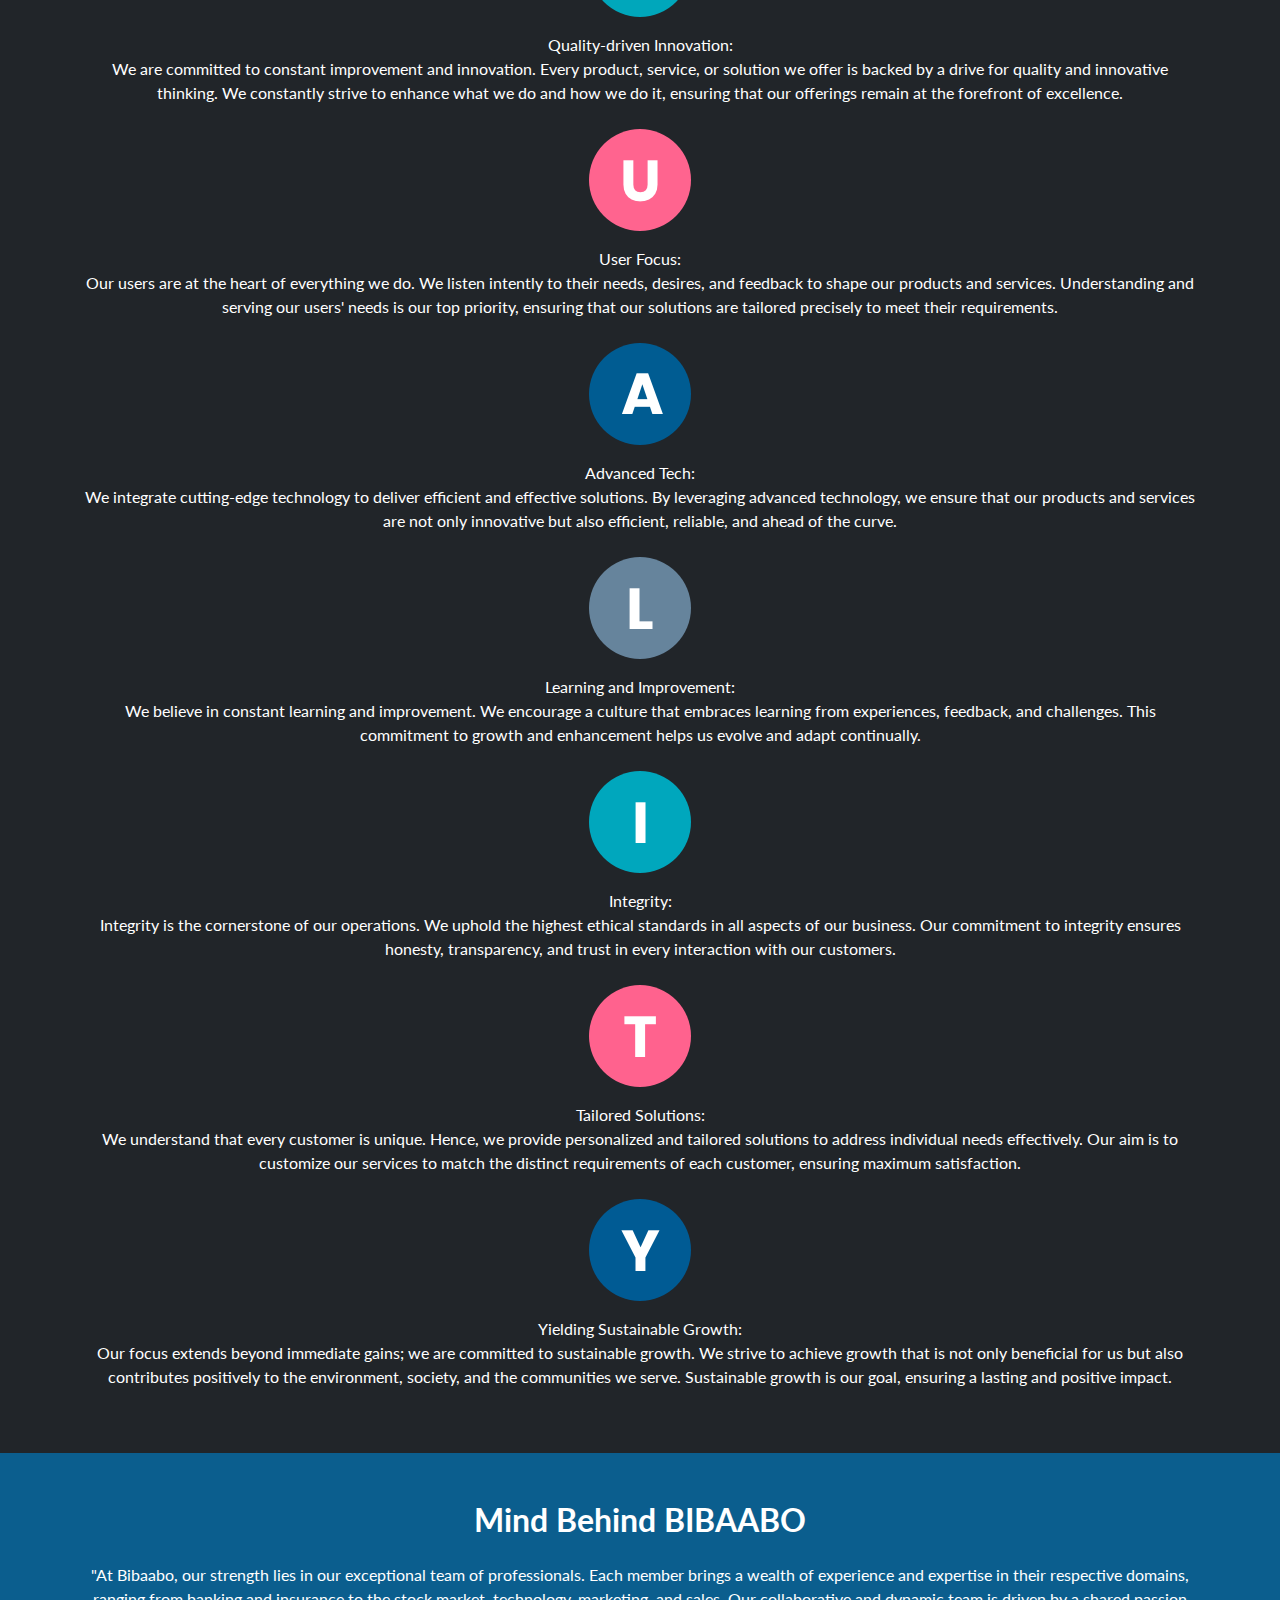
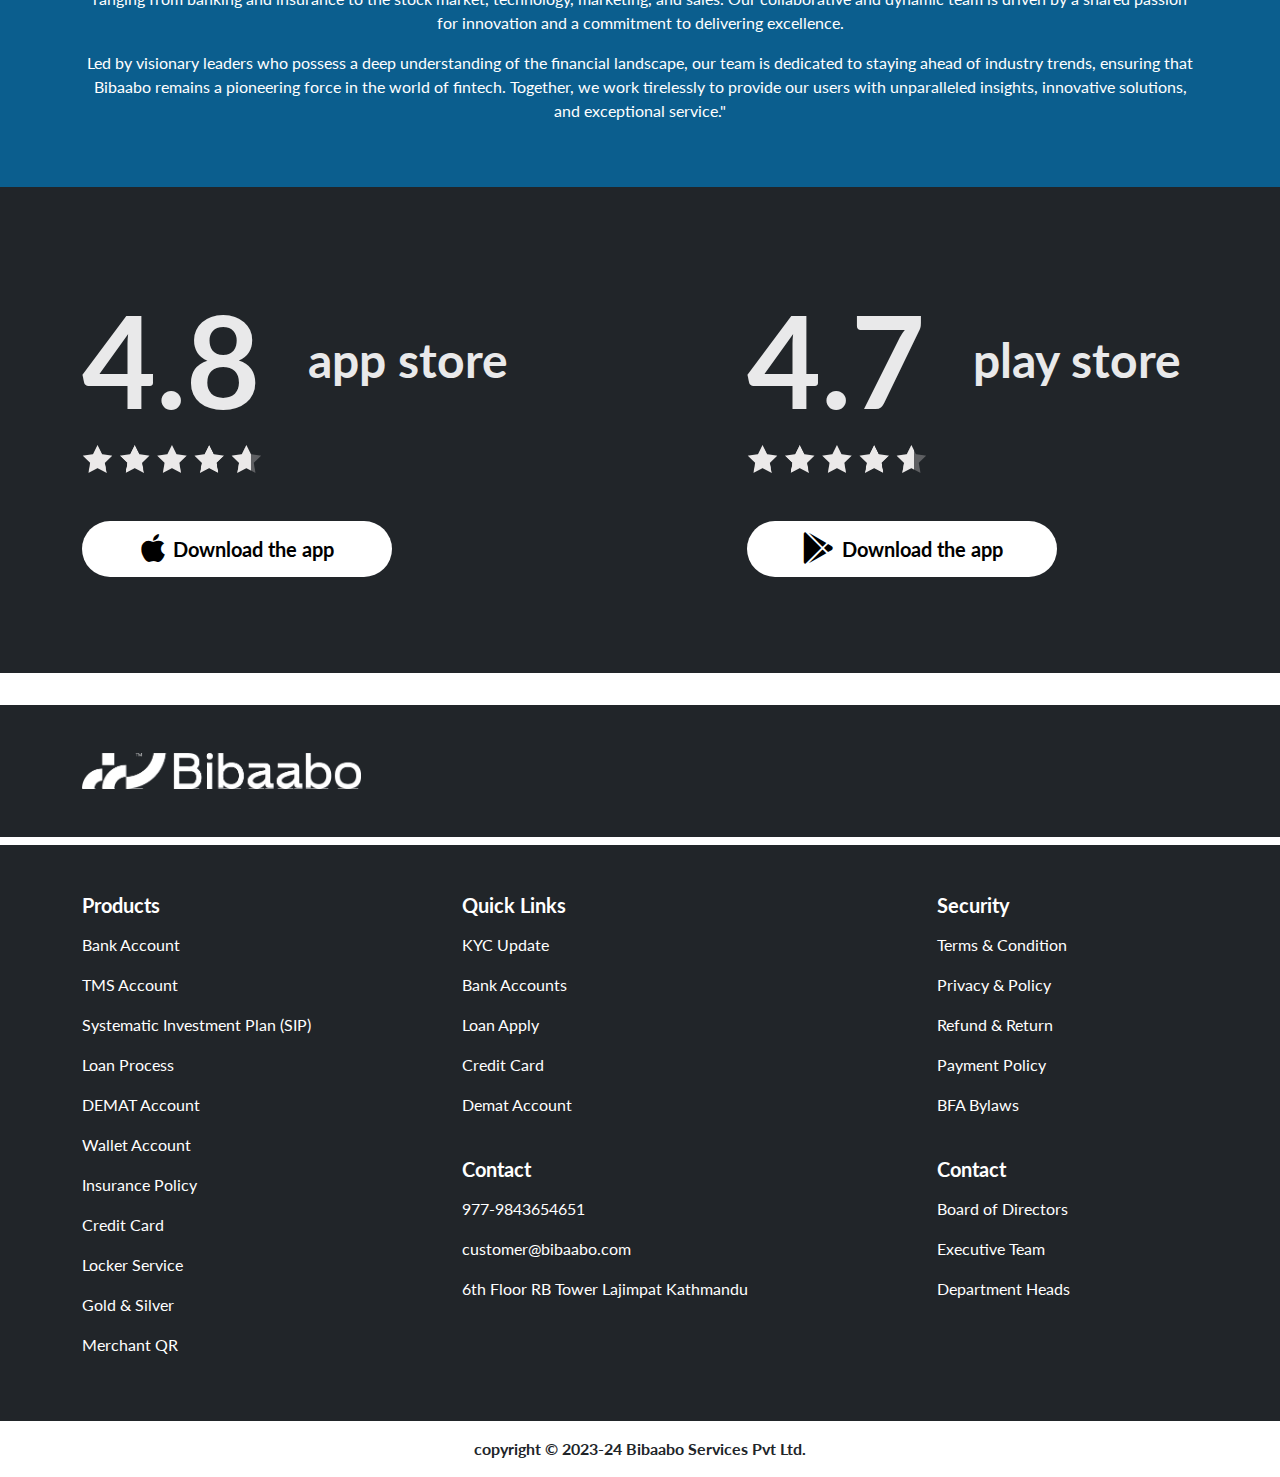
==== commit 18ffd90e: "menu fix" ====
--- a/aboutus.html
+++ b/aboutus.html
@@ -9,7 +9,7 @@
     <link rel="apple-touch-icon-precomposed" href="./images/favicon.png">
 
     <link href="./plugins/bootstrap-5.0.2-dist/css/bootstrap.min.css" rel="stylesheet">
-    <script src="./plugins/bootstrap-5.0.2-dist/js/bootstrap.bundle.js.map"></script>
+    <script src="./plugins/bootstrap-5.0.2-dist/js/bootstrap.min.js"></script>
 
     <link rel="preconnect" href="https://fonts.googleapis.com">
     <link rel="preconnect" href="https://fonts.gstatic.com" crossorigin>
@@ -42,21 +42,21 @@
                 </button>
                 <div class="collapse navbar-collapse" id="navbarSupportedContent">
                     <ul class="navbar-nav ms-auto mb-2 mb-lg-0">
-                        <li class="nav-item">
+                        <li class="nav-item ps-4">
                             <a class="nav-link" href="/bibaabo">Home</a>
-                        </li>
+                            </li>
                         <li class="nav-item">
                             <a class="nav-link px-4 active" href="aboutus.html">About Us</a>
                         </li>
                         <li class="nav-item">
                             <a class="nav-link px-4" href="partner.html">Partner</a>
                         </li>
-                        <li class="nav-item">
+                        <li class="nav-item ps-4 ps-lg-0 mb-3 mb-lg-0">
                             <a class="btn my-btn-primary" title="Become A Financial Advisor" href="#">
                                 Become A Financial Advisor
                             </a>
                         </li>
-                        <li class="nav-item">
+                        <li class="nav-item ps-2 ps-lg-0">
                             <a class="btn my-btn-secondary ms-3" title="Log in" href="#">
                                 Log in
                             </a>
--- a/css/responsive.css
+++ b/css/responsive.css
@@ -100,6 +100,12 @@
 @media screen and (max-width: 1199px) {}
 
 @media screen and (max-width: 991px) {
+    .navbar-light .navbar-toggler {
+        border: none;
+    }
+    .navbar-light .navbar-toggler:focus {
+        box-shadow: none;
+    }
     .mp-text-w.partner {
         width: 80%;
         top: 30%;
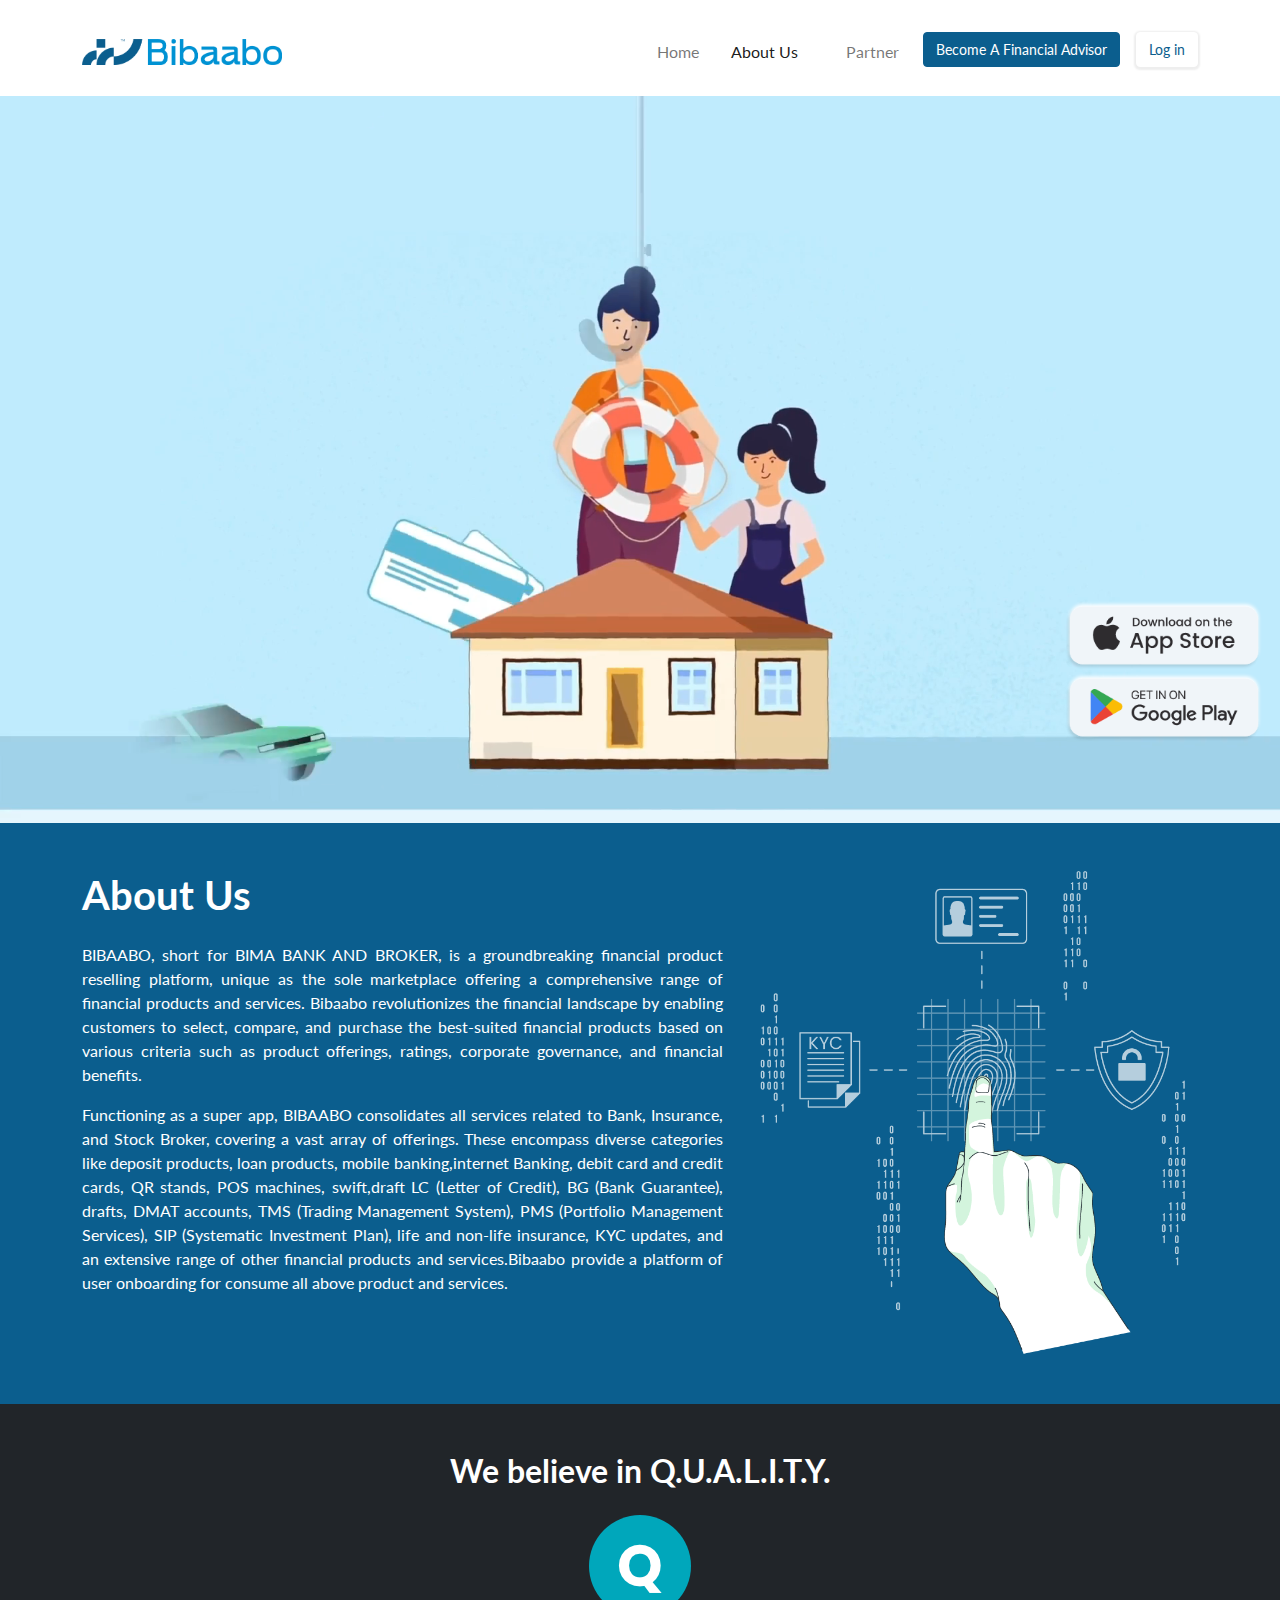
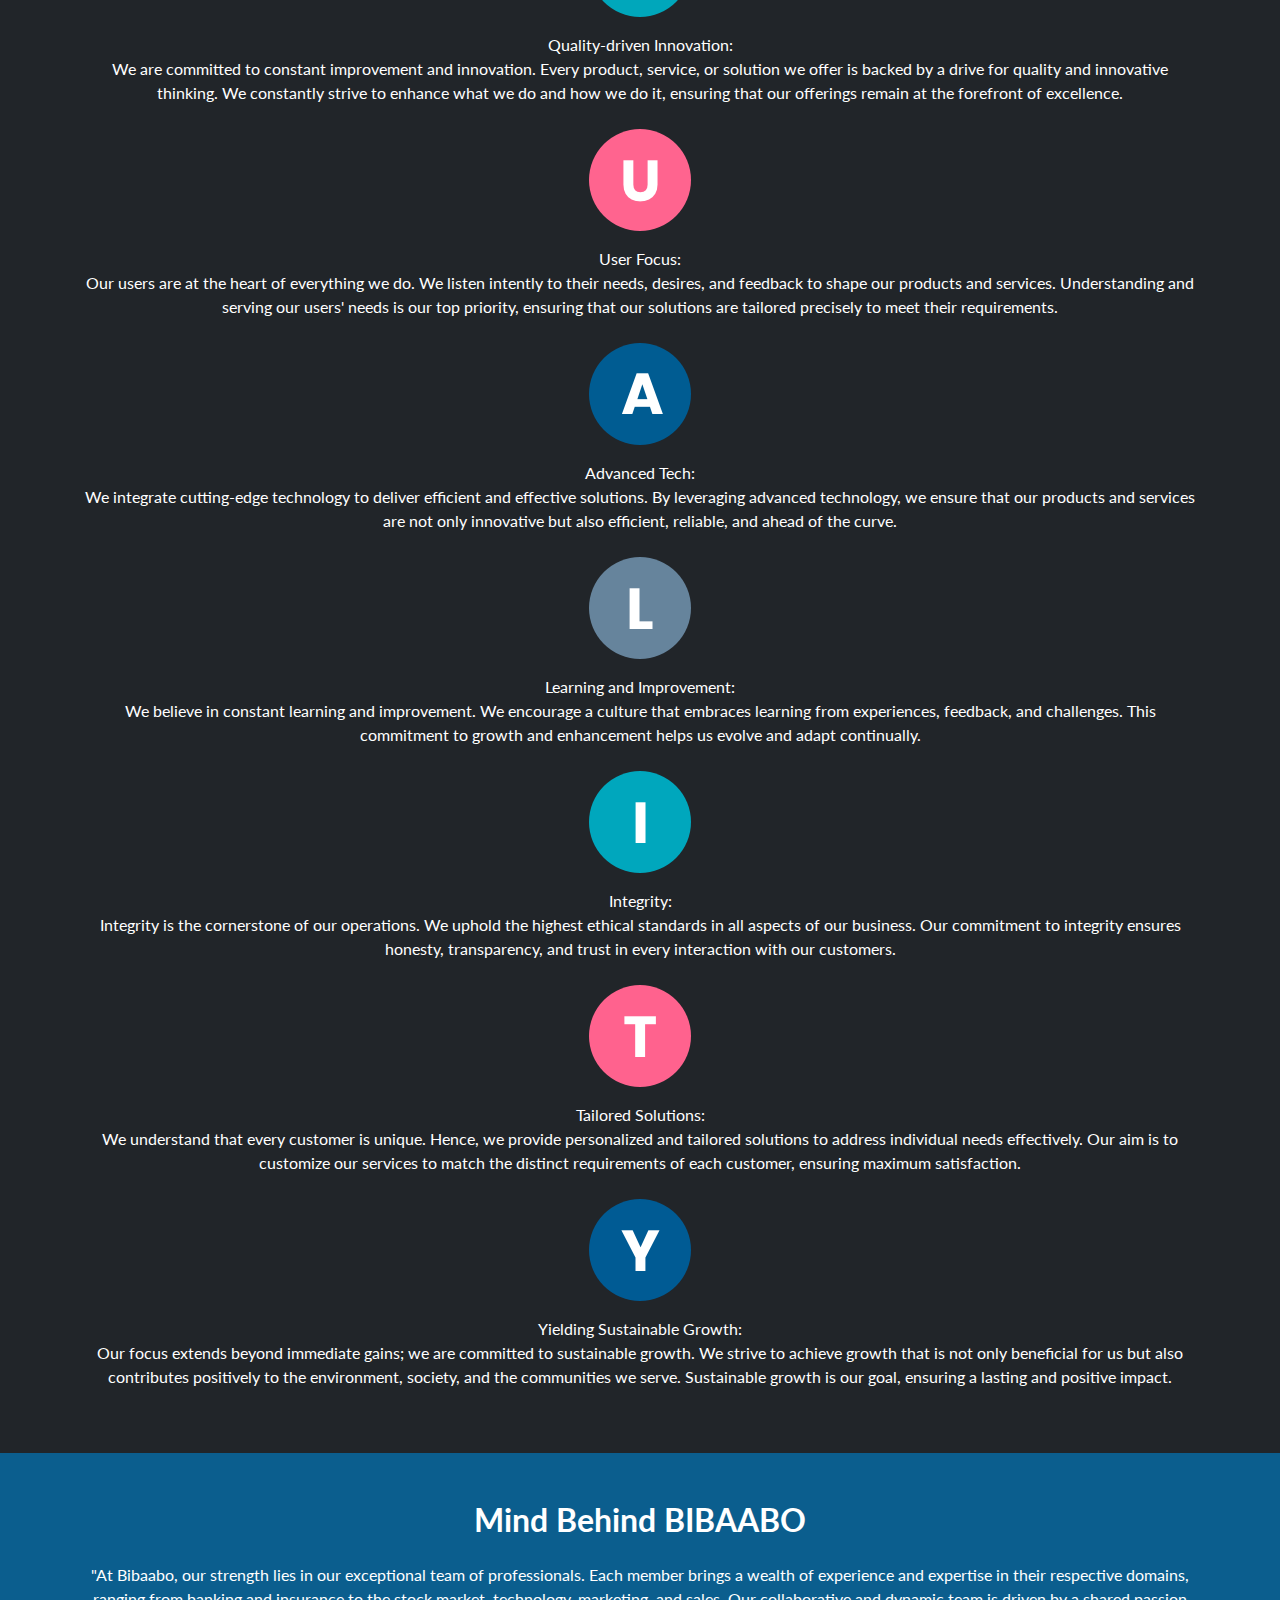
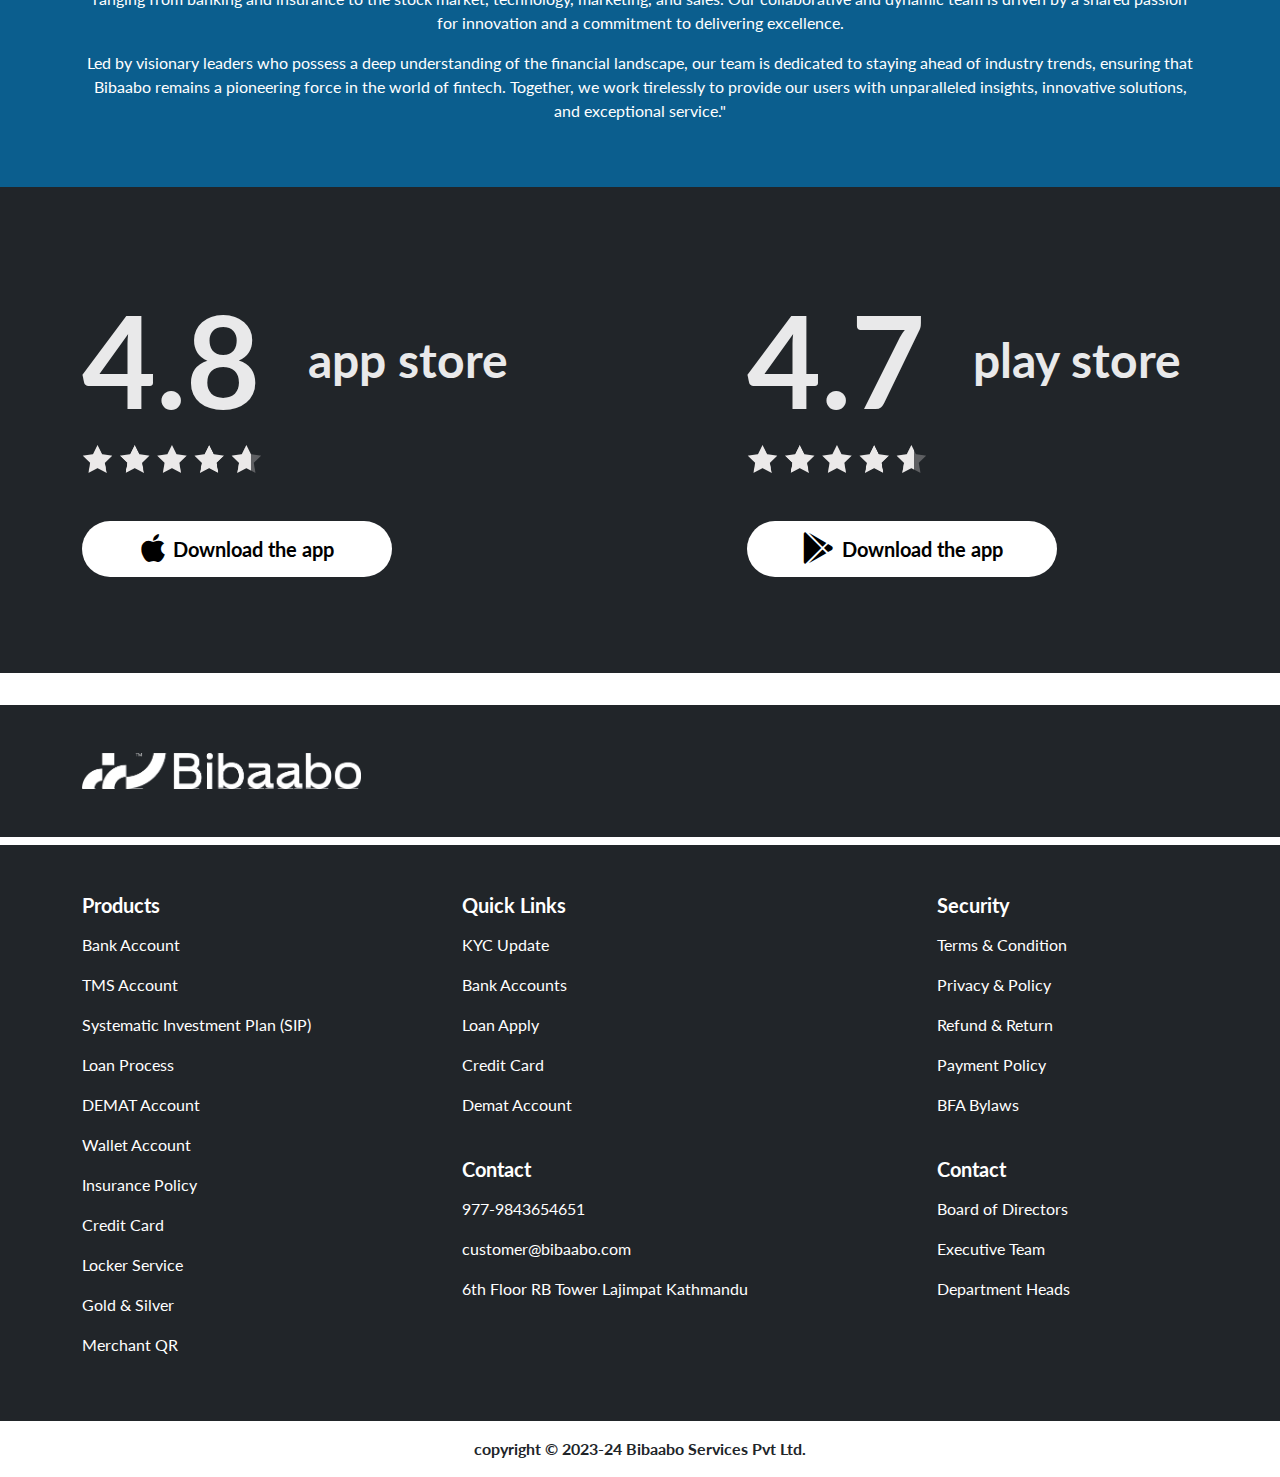
==== commit a3937222: "video controls removed" ====
--- a/aboutus.html
+++ b/aboutus.html
@@ -68,7 +68,7 @@
     </header>
     <section class="position-relative">
         <div class="h-video_ w-100">
-            <video class="h-100_ w-100 bg-dark object-fit-cover_" controls autoplay muted loop>
+            <video class="h-100_ w-100 bg-dark object-fit-cover_" autoplay muted loop>
                 <source src="./video/main.mp4" />
                 Your browser does not support the video tag.
             </video>
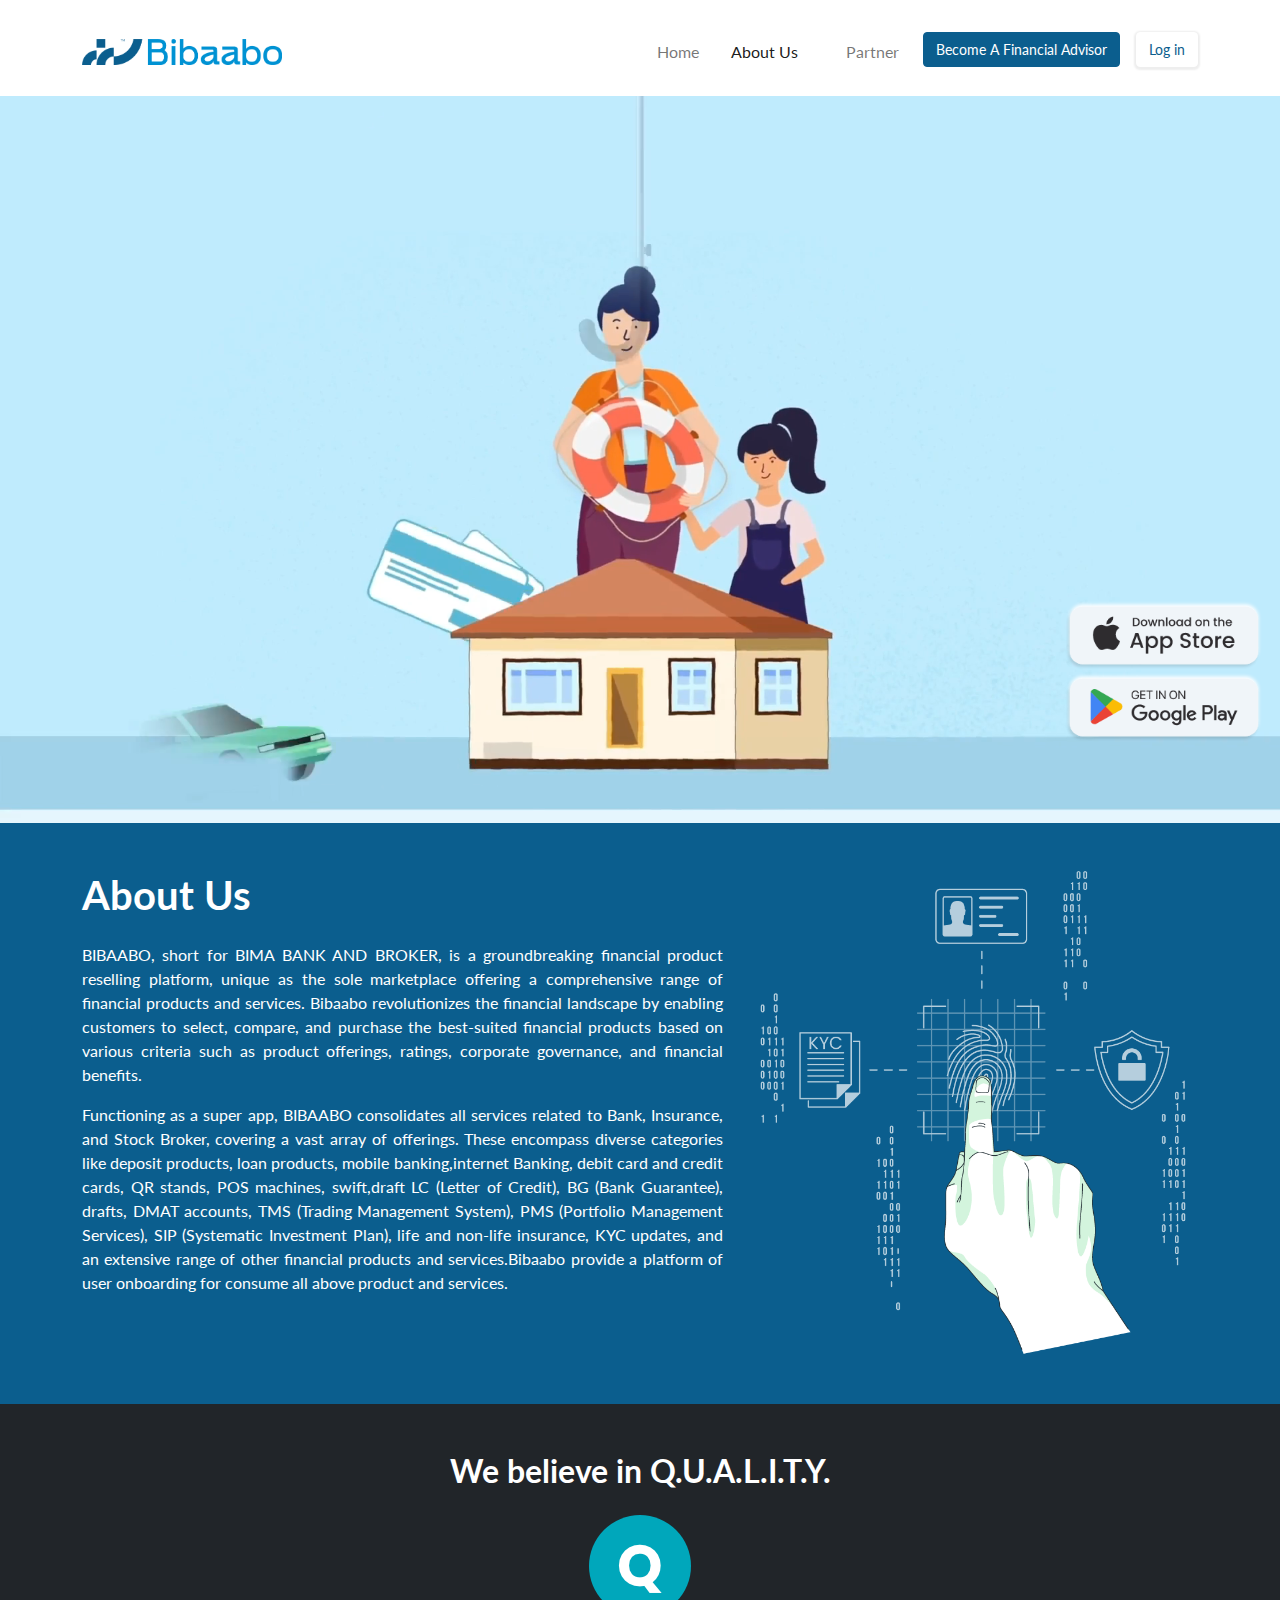
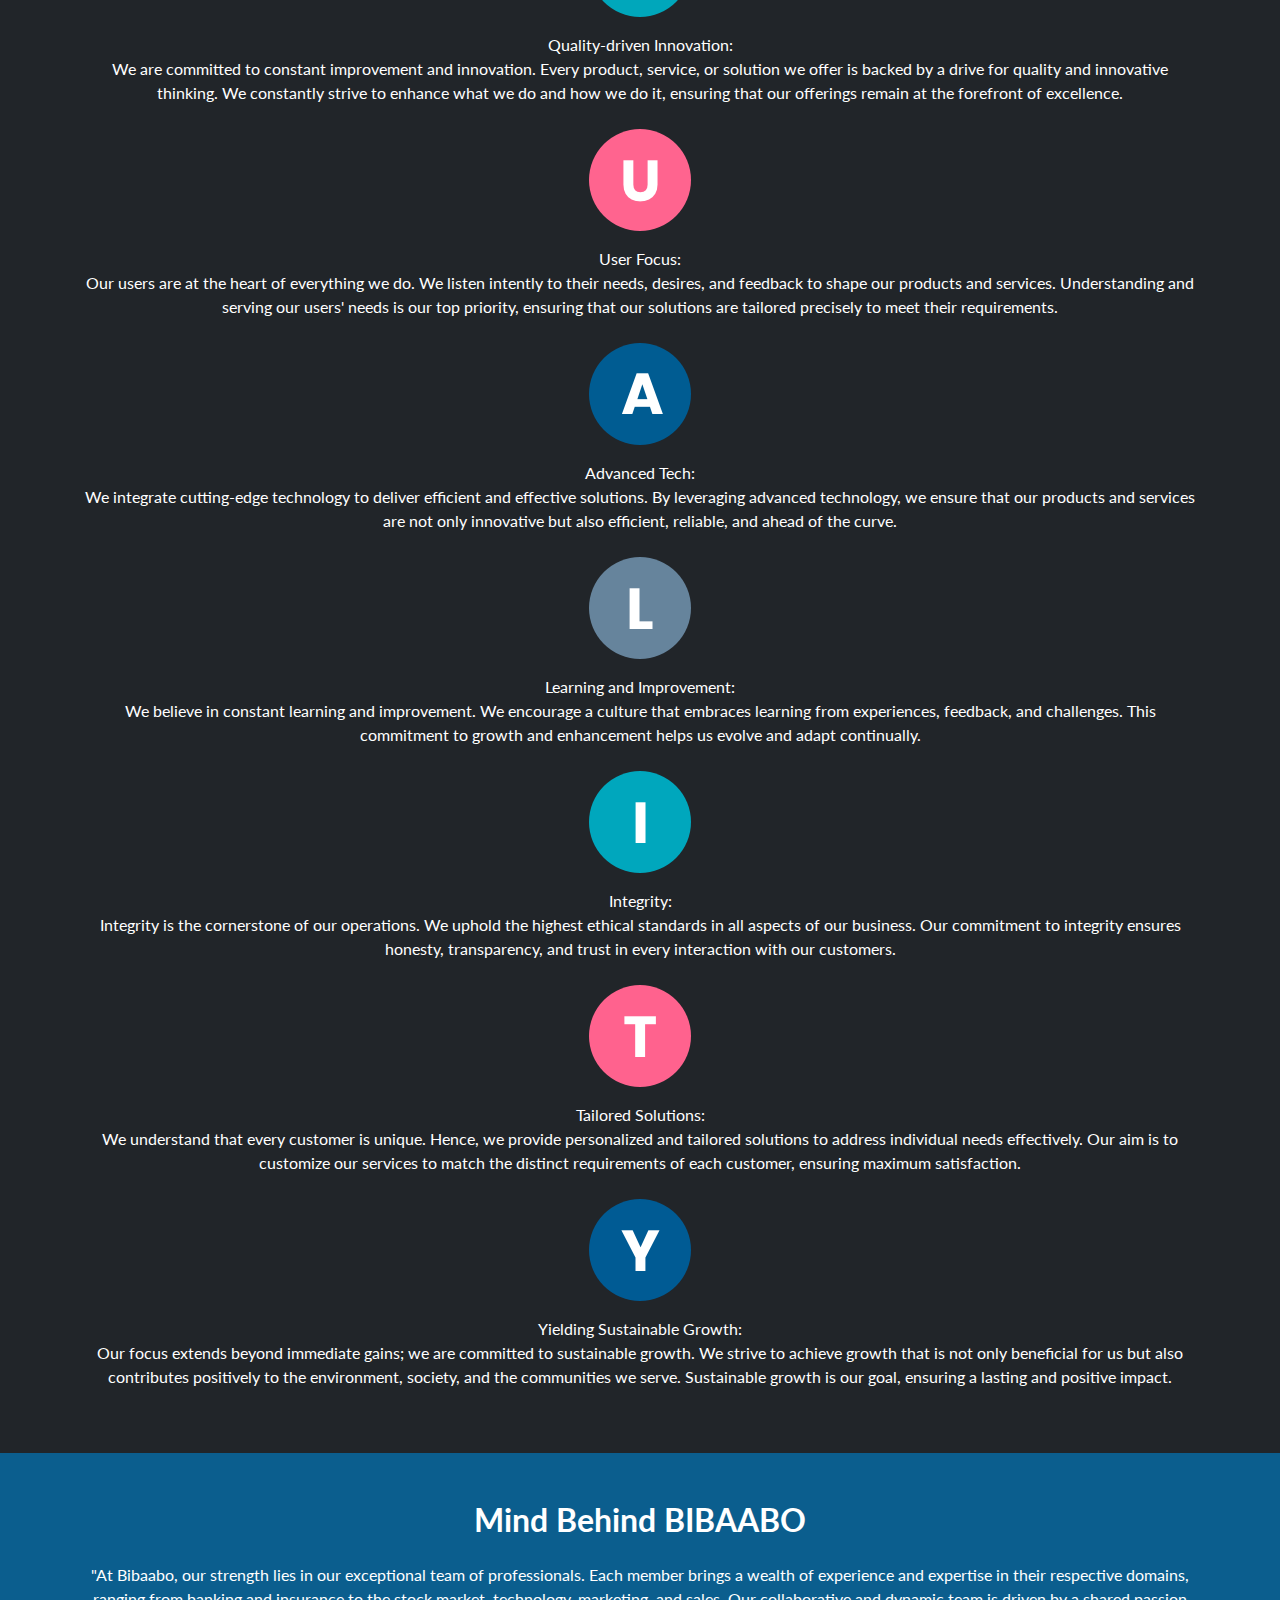
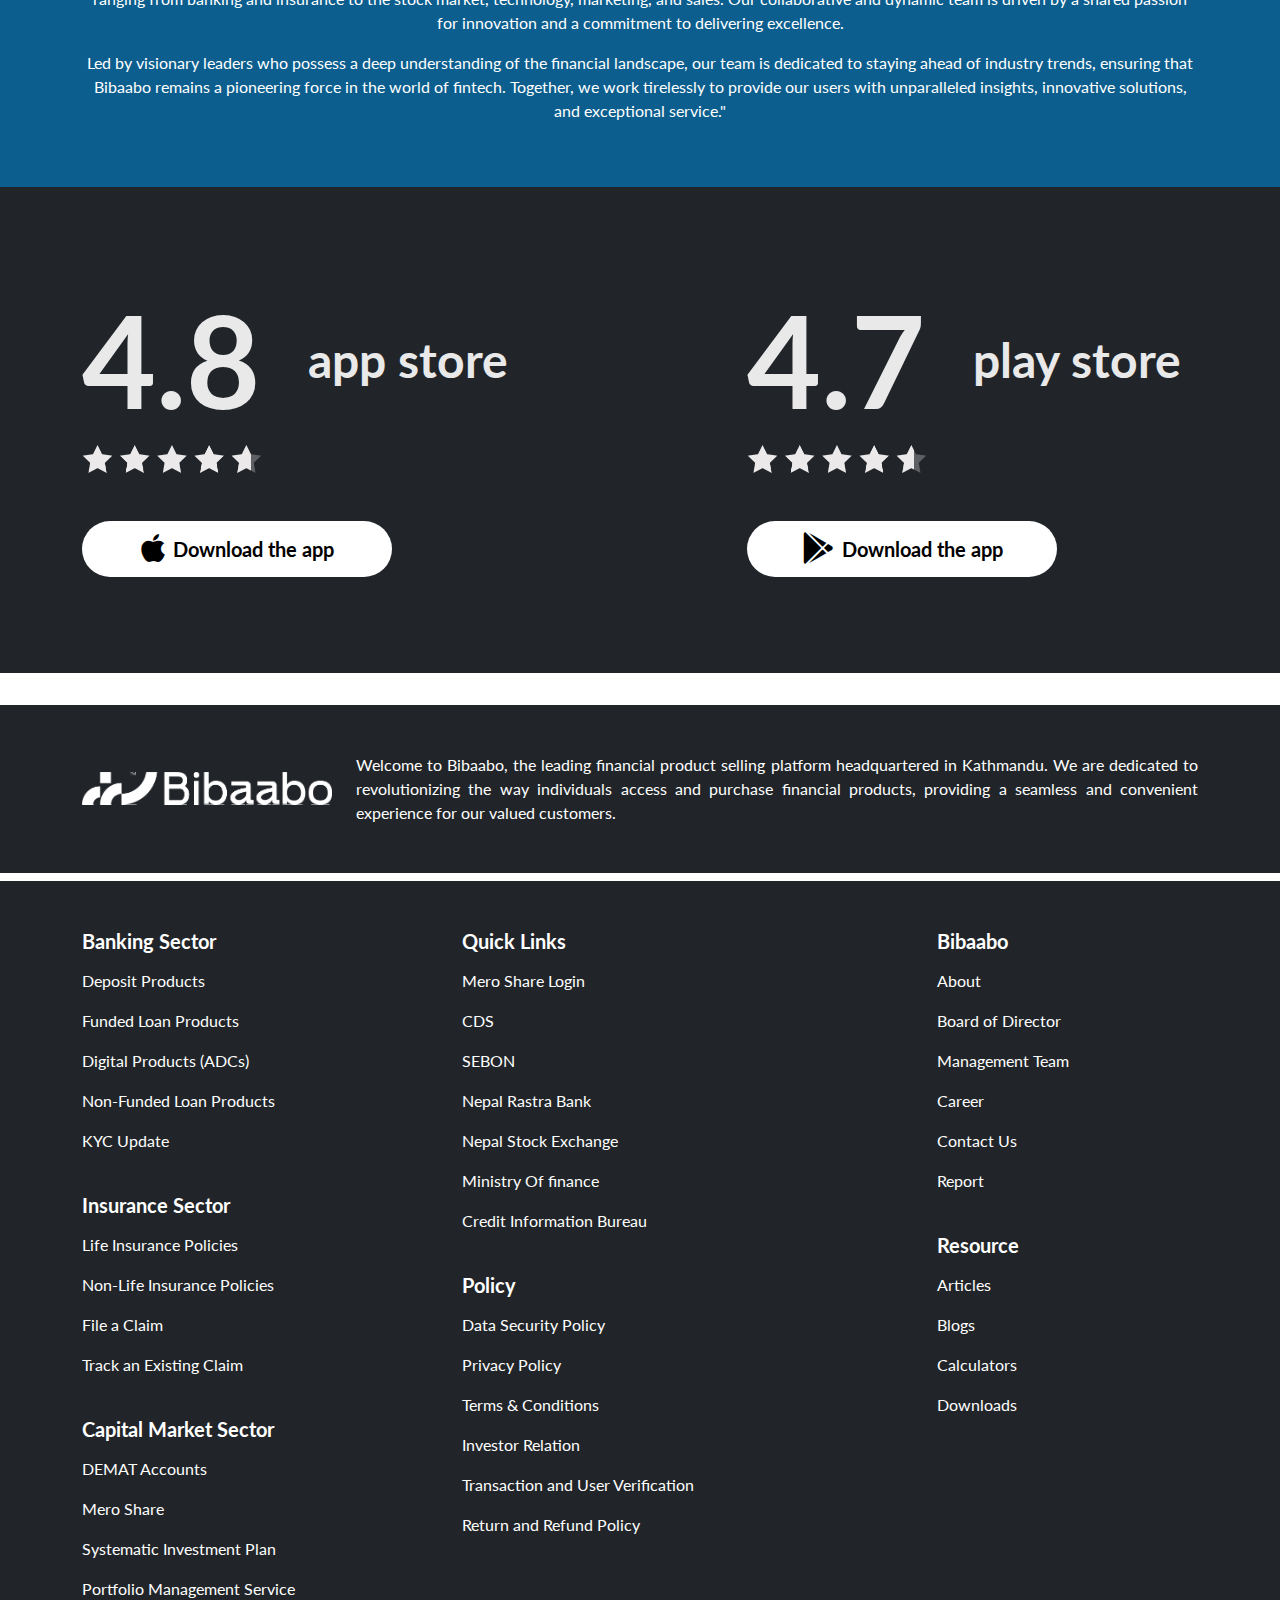
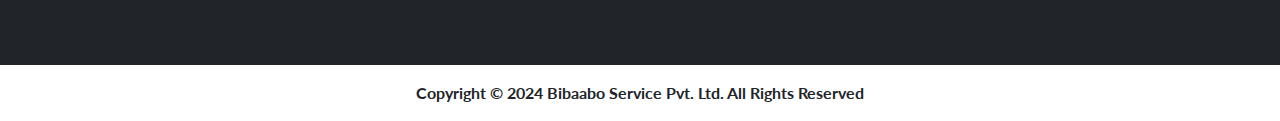
==== commit 4f3eba7c: "footer update" ====
--- a/aboutus.html
+++ b/aboutus.html
@@ -228,7 +228,12 @@
     <div class="bg-white py-3"></div>
     <div class="bg-dark py-5">
         <div class="container">
-            <img src="./images/Logo-white.png" alt="Bibaabo" class="img-fluid w-25">
+            <div class="btm-bibaabo">
+                <img src="./images/Logo-white.png" alt="Bibaabo" class="img-fluid">
+                <div class="text-white text-justify ms-0 ms-lg-4 mt-4 mt-lg-0">
+                    Welcome to Bibaabo, the leading financial product selling platform headquartered in Kathmandu. We are dedicated to revolutionizing the way individuals access and purchase financial products, providing a seamless and convenient experience for our valued customers.
+                </div>
+            </div>
         </div>
     </div>
     <div class="bg-white py-1"></div>
@@ -237,59 +242,79 @@
             <div class="container">
                 <div class="row">
                     <div class="col-lg-4">
-                        <h5 class="fw-bold text-white mb-3">Products</h5>
-                        <div class="foot-links-w">
-                            <a href="#" title="Bank Account">Bank Account</a>
-                            <a href="#" title="TMS Account">TMS Account</a>
-                            <a href="#" title="Systematic Investment Plan (SIP)">Systematic Investment Plan (SIP)</a>
-                            <a href="#" title="Loan Process">Loan Process</a>
-                            <a href="#" title="DEMAT Account">DEMAT Account</a>
-                            <a href="#" title="Wallet Account">Wallet Account</a>
-                            <a href="#" title="Insurance Policy">Insurance Policy</a>
-                            <a href="#" title="Credit Card">Credit Card</a>
-                            <a href="#" title="Locker Service">Locker Service</a>
-                            <a href="#" title="Gold & Silver">Gold & Silver</a>
-                            <a href="#" title="Merchant QR">Merchant QR</a>
+                        <h5 class="fw-bold text-white mb-3">Banking Sector</h5>
+                        <div class="foot-links-w">
+                            <a href="#" title="Deposit Products">Deposit Products</a>
+                            <a href="#" title="Funded Loan Products">Funded Loan Products</a>
+                            <a href="#" title="Digital Products (ADCs)">Digital Products (ADCs)</a>
+                            <a href="#" title="Non-Funded Loan Products">Non-Funded Loan Products</a>
+                            <a href="#" title="KYC Update">KYC Update</a>
+                        </div>
+                        <h5 class="fw-bold text-white mb-3 mt-4">Insurance Sector</h5>
+                        <div class="foot-links-w">
+                            <a href="#" title="Life Insurance Policies">Life Insurance Policies</a>
+                            <a href="#" title="Non-Life Insurance Policies">Non-Life Insurance Policies</a>
+                            <a href="#" title="File a Claim">File a Claim</a>
+                            <a href="#" title="Track an Existing Claim">Track an Existing Claim</a>
+                        </div>
+                        <h5 class="fw-bold text-white mb-3 mt-4">Capital Market Sector</h5>
+                        <div class="foot-links-w">
+                            <a href="#" title="DEMAT Accounts">DEMAT Accounts</a>
+                            <a href="#" title="Mero Share">Mero Share</a>
+                            <a href="#" title="Systematic Investment Plan">Systematic Investment Plan</a>
+                            <a href="#" title="Portfolio Management Service">Portfolio Management Service</a>
                         </div>
                     </div>
                     <div class="col-lg-5">
                         <h5 class="fw-bold text-white mb-3 mt-4 mt-lg-0">Quick Links</h5>
                         <div class="foot-links-w">
-                            <a href="#" title="KYC Update">KYC Update</a>
-                            <a href="#" title="Bank Accounts">Bank Accounts</a>
-                            <a href="#" title="Loan Apply">Loan Apply</a>
-                            <a href="#" title="Credit Card">Credit Card</a>
-                            <a href="#" title="Demat Account">Demat Account</a>
-                        </div>
-                        <h5 class="fw-bold text-white mb-3 mt-4">Contact</h5>
+                            <a href="#" title="Mero Share Login">Mero Share Login</a>
+                            <a href="#" title="CDS">CDS</a>
+                            <a href="#" title="SEBON">SEBON</a>
+                            <a href="#" title="Nepal Rastra Bank">Nepal Rastra Bank</a>
+                            <a href="#" title="Nepal Stock Exchange">Nepal Stock Exchange</a>
+                            <a href="#" title="Ministry Of finance">Ministry Of finance</a>
+                            <a href="#" title="Credit Information Bureau">Credit Information Bureau</a>
+                        </div>
+                        <h5 class="fw-bold text-white mb-3 mt-4">Policy</h5>
+                        <div class="foot-links-w">
+                            <a href="#" title="Data Security Policy">Data Security Policy</a>
+                            <a href="#" title="Privacy Policy">Privacy Policy</a>
+                            <a href="#" title="Terms & Conditions">Terms & Conditions</a>
+                            <a href="#" title="Investor Relation">Investor Relation</a>
+                            <a href="#" title="Transaction and User Verification">Transaction and User Verification</a>
+                            <a href="#" title="Return and Refund Policy">Return and Refund Policy</a>
+                        </div>
+                        <!-- <h5 class="fw-bold text-white mb-3 mt-4">Contact</h5>
                         <div class="foot-links-w">
                             <a href="tel:+9779843654651" title="Call: +977-9843654651">977-9843654651</a>
-                            <a href="mailto:customer@bibaabo.com"
-                                title="Mail to: customer@bibaabo.com">customer@bibaabo.com</a>
+                            <a href="mailto:customer@bibaabo.com" title="Mail to: customer@bibaabo.com">customer@bibaabo.com</a>
                             <a href="#">6th Floor RB Tower Lajimpat Kathmandu</a>
-                        </div>
+                        </div> -->
                     </div>
                     <div class="col-lg-3">
-                        <h5 class="fw-bold text-white mb-3 mt-4 mt-lg-0">Security</h5>
-                        <div class="foot-links-w">
-                            <a href="#" title="Terms & Condition">Terms & Condition</a>
-                            <a href="#" title="Privacy & Policy">Privacy & Policy</a>
-                            <a href="#" title="Refund & Return">Refund & Return</a>
-                            <a href="#" title="Payment Policy">Payment Policy</a>
-                            <a href="#" title="BFA Bylaws">BFA Bylaws</a>
-                        </div>
-                        <h5 class="fw-bold text-white mb-3 mt-4">Contact</h5>
-                        <div class="foot-links-w">
-                            <a href="#" title="Board of Directors">Board of Directors</a>
-                            <a href="#" title="Executive Team">Executive Team</a>
-                            <a href="#" title="Department Heads">Department Heads</a>
+                        <h5 class="fw-bold text-white mb-3 mt-4 mt-lg-0">Bibaabo</h5>
+                        <div class="foot-links-w">
+                            <a href="aboutus.html" title="About">About</a>
+                            <a href="#" title="Board of Director">Board of Director</a>
+                            <a href="#" title="Management Team">Management Team</a>
+                            <a href="#" title="Career">Career</a>
+                            <a href="#" title="Contact Us">Contact Us</a>
+                            <a href="#" title="Report">Report</a>
+                        </div>
+                        <h5 class="fw-bold text-white mb-3 mt-4">Resource</h5>
+                        <div class="foot-links-w">
+                            <a href="#" title="Articles">Articles</a>
+                            <a href="#" title="Blogs">Blogs</a>
+                            <a href="#" title="Calculators">Calculators</a>
+                            <a href="#" title="Downloads">Downloads</a>
                         </div>
                     </div>
                 </div>
             </div>
         </div>
         <div class="text-center py-3 fw-bold">
-            copyright © 2023-24 Bibaabo Services Pvt Ltd.
+            Copyright © 2024 Bibaabo Service Pvt. Ltd. All Rights Reserved
         </div>
     </footer>
 </body>
--- a/css/custom.css
+++ b/css/custom.css
@@ -268,4 +268,12 @@
 .gso-img-w {
     display: flex;
     justify-content: center;
+}
+.btm-bibaabo {
+    display: flex;
+    align-items: center;
+    justify-content: space-between;
+}
+.btm-bibaabo img {
+    width: 250px;
 }--- a/css/responsive.css
+++ b/css/responsive.css
@@ -100,6 +100,9 @@
 @media screen and (max-width: 1199px) {}
 
 @media screen and (max-width: 991px) {
+    .btm-bibaabo {
+        flex-direction: column;
+    }
     .navbar-light .navbar-toggler {
         border: none;
     }
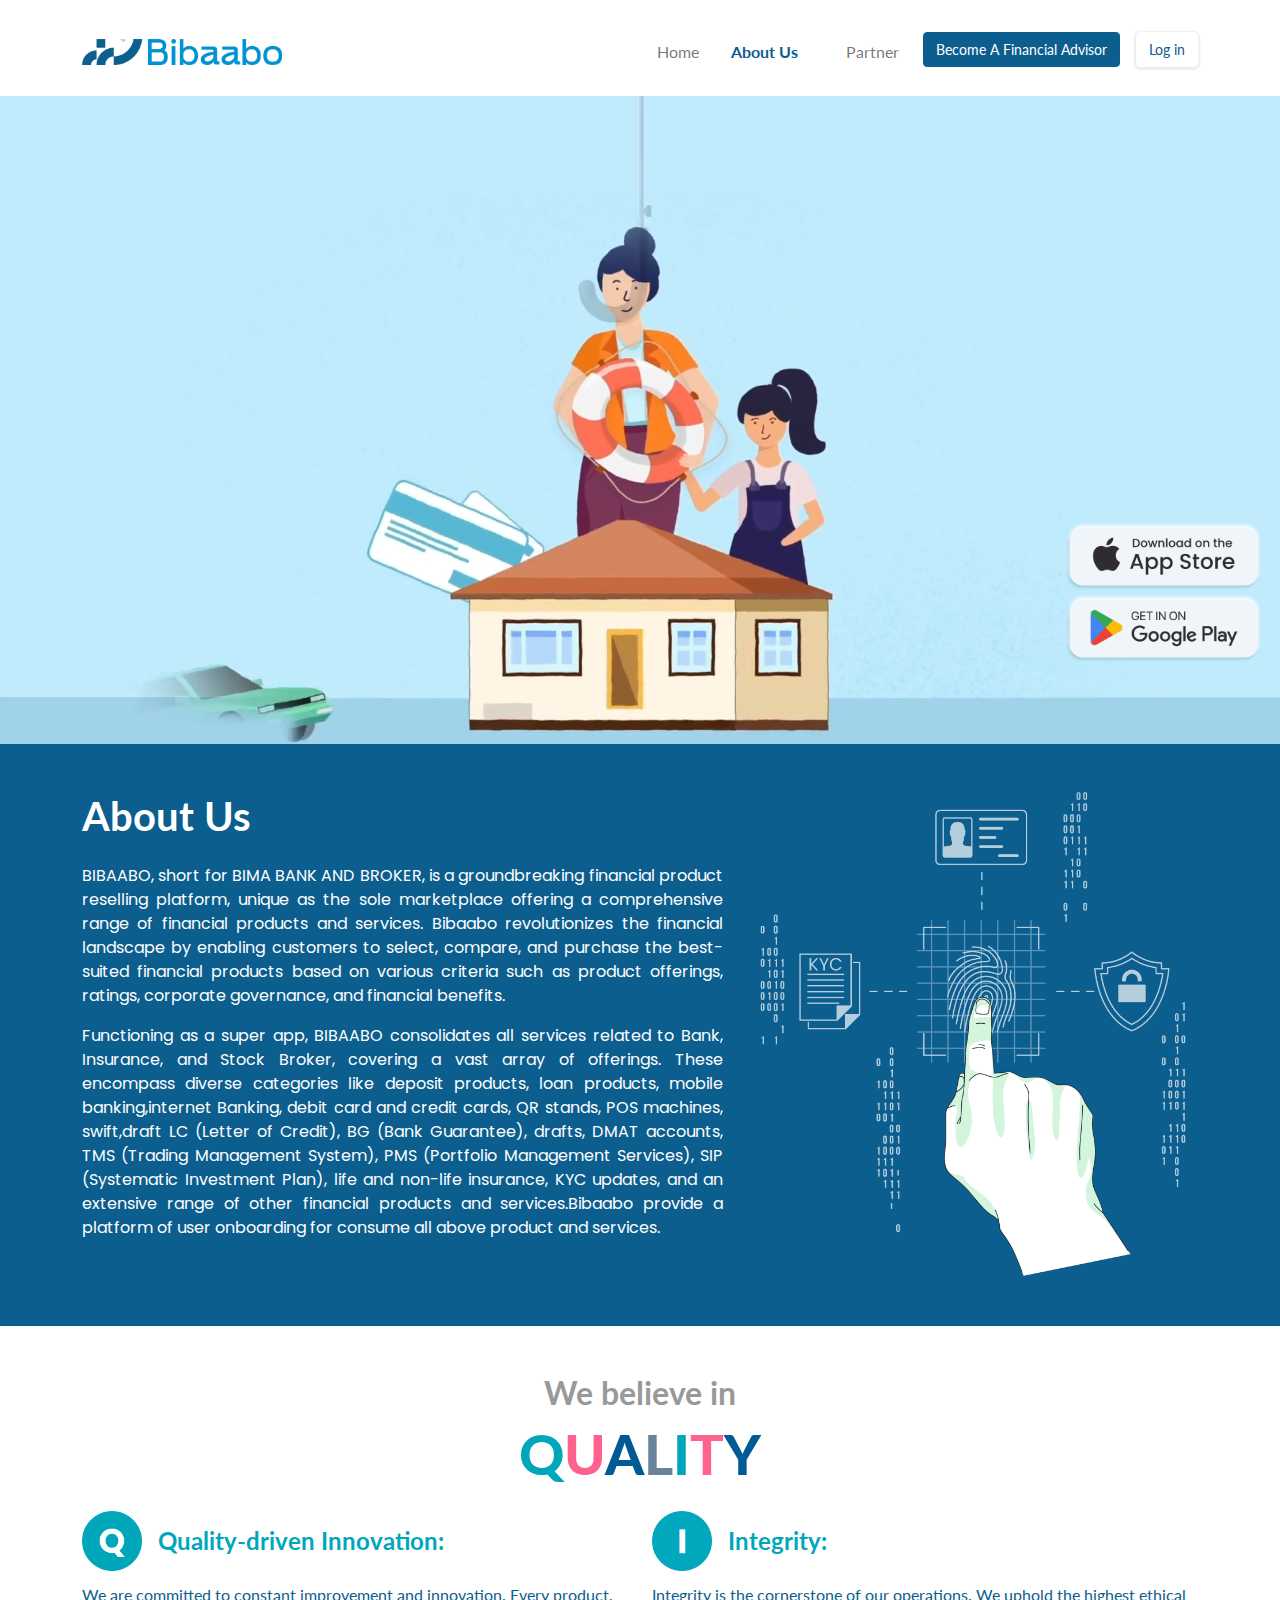
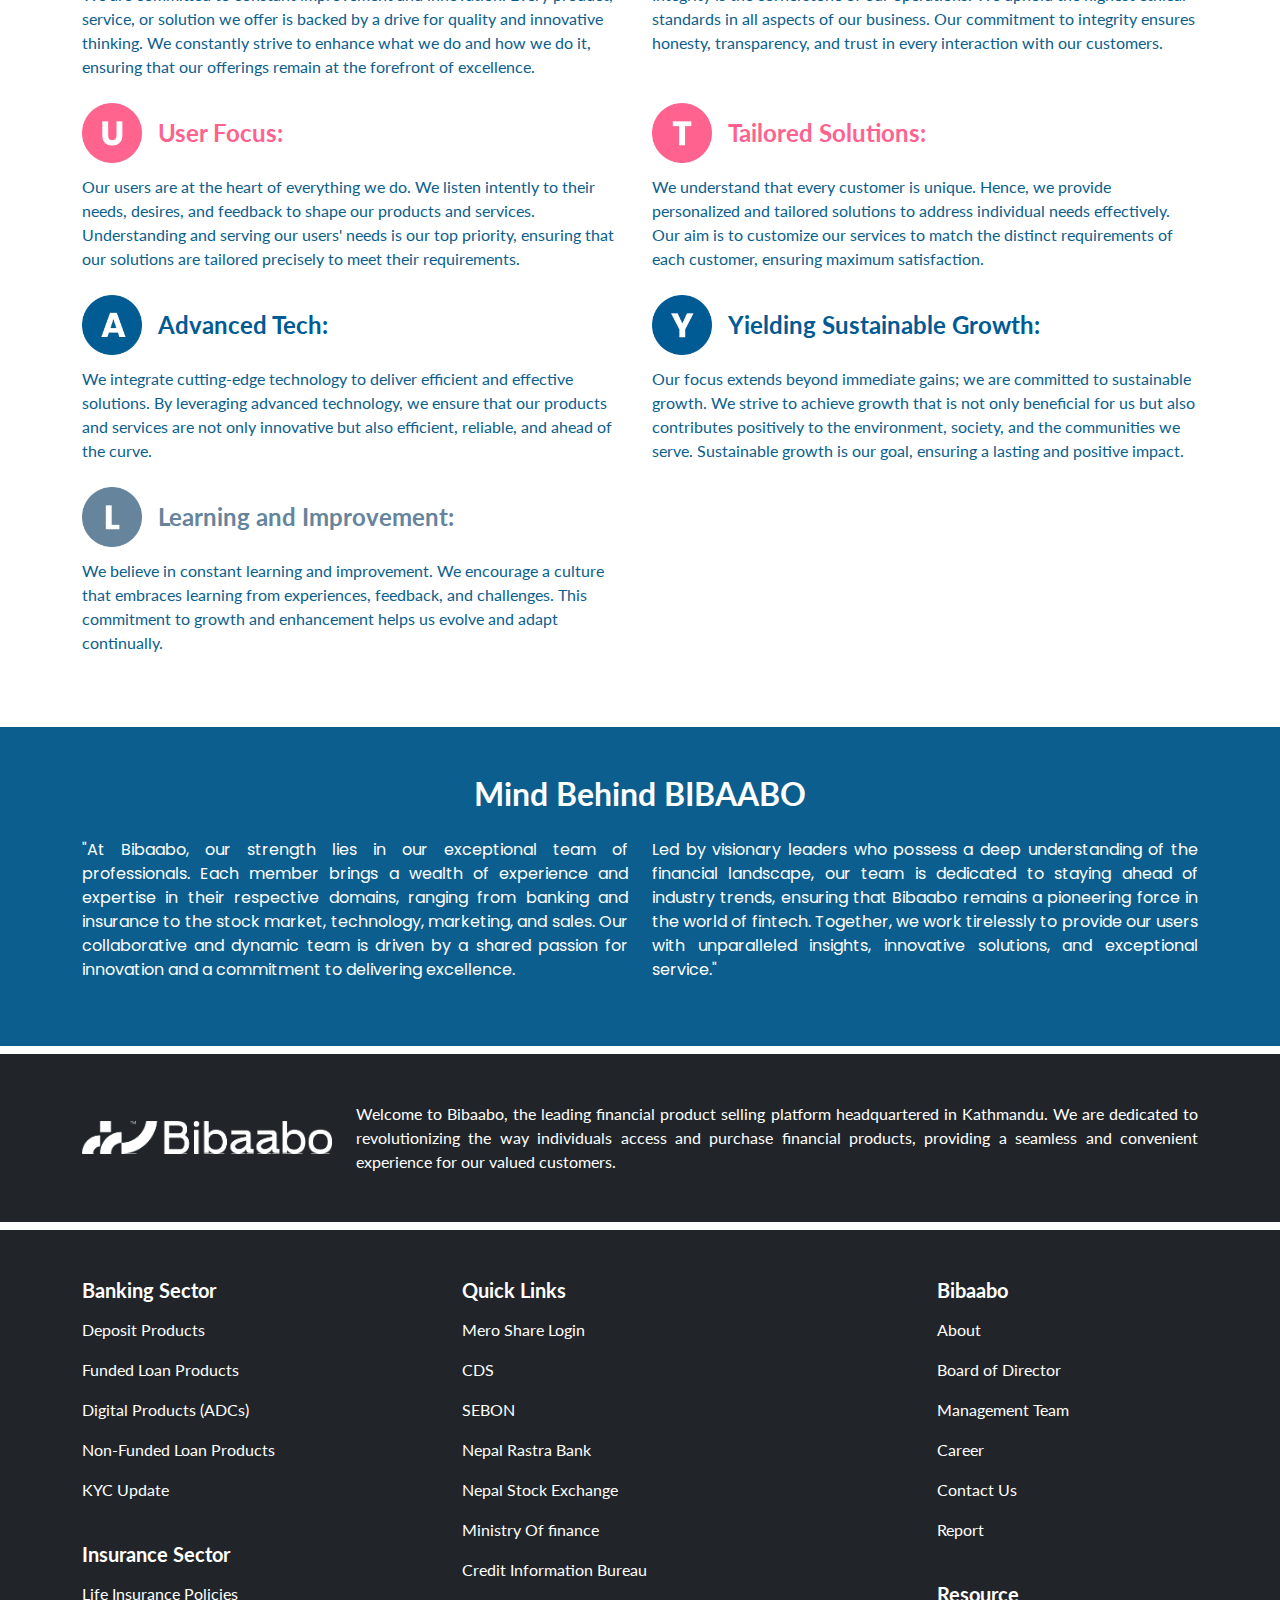
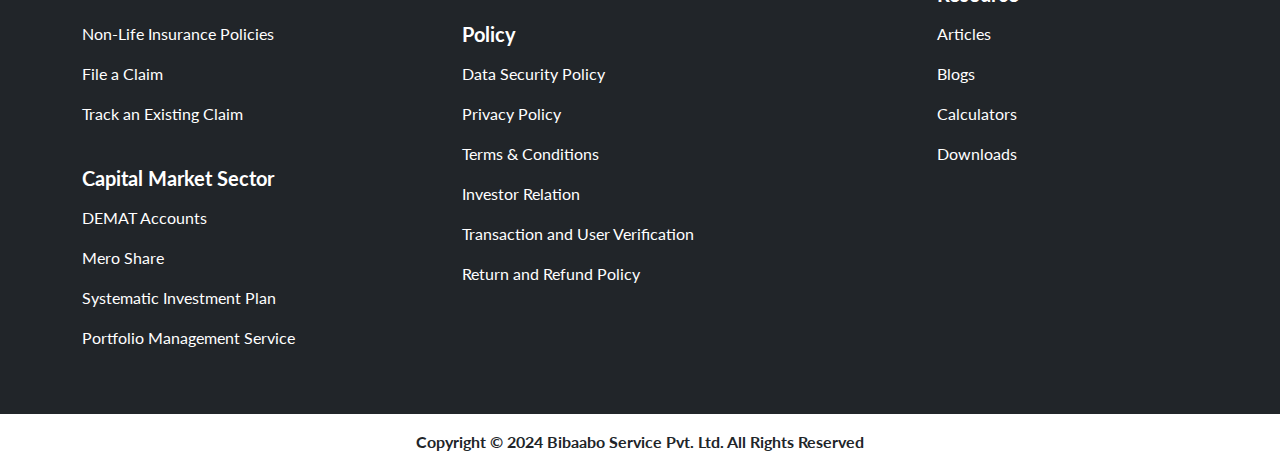
==== commit d41b88bf: "new update" ====
--- a/aboutus.html
+++ b/aboutus.html
@@ -24,8 +24,8 @@
     
     <link rel="stylesheet" href="./plugins/fontawesome-free-6.5.1-web/css/all.min.css">
 
-    <link rel="stylesheet" href="./css/custom.css?v=1.2">
-    <link rel="stylesheet" href="./css/responsive.css?v=1.2">
+    <link rel="stylesheet" href="./css/custom.css?v=1.3">
+    <link rel="stylesheet" href="./css/responsive.css?v=1.3">
 </head>
 
 <body>
@@ -43,7 +43,7 @@
                 <div class="collapse navbar-collapse" id="navbarSupportedContent">
                     <ul class="navbar-nav ms-auto mb-2 mb-lg-0">
                         <li class="nav-item ps-4">
-                            <a class="nav-link" href="/bibaabo">Home</a>
+                            <a class="nav-link" href="https://test.bibaabo.com">Home</a>
                             </li>
                         <li class="nav-item">
                             <a class="nav-link px-4 active" href="aboutus.html">About Us</a>
@@ -68,7 +68,7 @@
     </header>
     <section class="position-relative">
         <div class="h-video_ w-100">
-            <video class="h-100_ w-100 bg-dark object-fit-cover_" autoplay muted loop>
+            <video class="my-video abt-vdo w-100 bg-dark " autoplay muted loop>
                 <source src="./video/main.mp4" />
                 Your browser does not support the video tag.
             </video>
@@ -86,14 +86,14 @@
                 <div class="col-md-7">
                     <div class="kyc-text-w text-white">
                         <h1 class="fw-bold mb-4">About Us </h1>
-                        <p class="text-justify">
+                        <p class="text-justify font-pops">
                             BIBAABO, short for BIMA BANK AND BROKER, is a groundbreaking financial product reselling
                             platform, unique as the sole marketplace offering a comprehensive range of financial
                             products and services. Bibaabo revolutionizes the financial landscape by enabling customers
                             to select, compare, and purchase the best-suited financial products based on various
                             criteria such as product offerings, ratings, corporate governance, and financial benefits.
                         </p>
-                        <p class="text-justify">
+                        <p class="text-justify font-pops">
                             Functioning as a super app, BIBAABO consolidates all services related to Bank, Insurance,
                             and Stock Broker, covering a vast array of offerings. These encompass diverse categories
                             like deposit products, loan products, mobile banking,internet Banking, debit card and credit
@@ -111,81 +111,123 @@
             </div>
         </div>
     </section>
-    <section class="py-4 py-lg-5 bg-dark text-white">
+    <section class="py-4 py-lg-5 bg-gray my-text-primary">
         <div class="container">
-            <h2 class="fw-bold mb-4 text-center">We believe in Q.U.A.L.I.T.Y.</h2>
-            <p class="text-center">
+            <h2 class="fw-bold text-center text-gray">We believe in</h2>
+            <h1 class="text-center mb-4 fw-900 display-4">
+                <span class="Q-color">Q</span><span class="U-color">U</span><span class="A-color">A</span><span class="L-color">L</span><span class="Q-color">I</span><span class="U-color">T</span><span class="A-color">Y</span>
+            </h1>
+            <div class="row">
+                <div class="col-md-6">
+                    <div class="mb-4">
+                        <div class="qty-title Q-color">
+                            <img src="./images/Group1.png" alt="Bibaabo" class="img-fluid me-3">
+                            Quality-driven Innovation:
+                        </div>
+                        <div class="my-text-primary">
+                            We are committed to constant improvement and innovation. Every product, service, or solution we
+                            offer is backed by a drive for quality and innovative thinking. We constantly strive to enhance what
+                            we do and how we do it, ensuring that our offerings remain at the forefront of excellence.
+                        </div>
+                    </div>
+                    <div class="mb-4">
+                        <div class="qty-title U-color">
+                            <img src="./images/Group2.png" alt="Bibaabo" class="img-fluid me-3">
+                            User Focus:
+                        </div>
+                        <div class="my-text-primary">
+                            Our users are at the heart of everything we do. We listen intently to their needs, desires, and
+                            feedback to shape our products and services. Understanding and serving our users' needs is our top
+                            priority, ensuring that our solutions are tailored precisely to meet their requirements.
+                        </div>
+                    </div>
+                    <div class="mb-4">
+                        <div class="qty-title A-color">
+                            <img src="./images/Group3.png" alt="Bibaabo" class="img-fluid me-3">
+                            Advanced Tech:
+                        </div>
+                        <div class="my-text-primary">
+                            We integrate cutting-edge technology to deliver efficient and effective solutions. By leveraging
+                            advanced technology, we ensure that our products and services are not only innovative but also
+                            efficient, reliable, and ahead of the curve.
+                        </div>
+                    </div>
+                    <div class="mb-4">
+                        <div class="qty-title L-color">
+                            <img src="./images/Group4.png" alt="Bibaabo" class="img-fluid me-3">
+                            Learning and Improvement:
+                        </div>
+                        <div class="my-text-primary">
+                            We believe in constant learning and improvement. We encourage a culture that embraces learning from
+                            experiences, feedback, and challenges. This commitment to growth and enhancement helps us evolve and
+                            adapt continually.
+                        </div>
+                    </div>
+                </div>
+                <div class="col-md-6">
+                    <div class="mb-4 mb-md-5 my-mb-md-5">
+                        <div class="qty-title Q-color">
+                            <img src="./images/Group5.png" alt="Bibaabo" class="img-fluid me-3"> 
+                            Integrity:
+                        </div>
+                        <div class="my-text-primary">
+                            Integrity is the cornerstone of our operations. We uphold the highest ethical standards in all
+                            aspects of our business. Our commitment to integrity ensures honesty, transparency, and trust in
+                            every interaction with our customers.
+                        </div>
+                    </div>
+                    <div class="mb-4">
+                        <div class="qty-title U-color">
+                            <img src="./images/Group6.png" alt="Bibaabo" class="img-fluid me-3"> 
+                            Tailored Solutions:
+                        </div>
+                        <div class="my-text-primary">
+                            We understand that every customer is unique. Hence, we provide personalized and tailored solutions
+                            to address individual needs effectively. Our aim is to customize our services to match the distinct
+                            requirements of each customer, ensuring maximum satisfaction.
+                        </div>
+                    </div>
+                    <div class="mb-4">
+                        <div class="qty-title A-color">
+                            <img src="./images/Group7.png" alt="Bibaabo" class="img-fluid me-3">
+                            Yielding Sustainable Growth:
+                        </div>
+                        <div class="my-text-primary">
+                            Our focus extends beyond immediate gains; we are committed to sustainable growth. We strive to
+                            achieve growth that is not only beneficial for us but also contributes positively to the
+                            environment, society, and the communities we serve. Sustainable growth is our goal, ensuring a
+                            lasting and positive impact.
+                        </div>
+                    </div>
+                </div>
+            </div>
                 <!-- We believe in  Q.U.A.L.I.T.Y. -->
-                <img src="./images/Group1.png" alt="Bibaabo" class="img-fluid mb-3"> <br/>
-                Quality-driven Innovation: <br/>
-                We are committed to constant improvement and innovation. Every product, service, or solution we
-                offer is backed by a drive for quality and innovative thinking. We constantly strive to enhance what
-                we do and how we do it, ensuring that our offerings remain at the forefront of excellence.
-                <br/>
-                <br/>
-                <img src="./images/Group2.png" alt="Bibaabo" class="img-fluid mb-3"><br/>
-                User Focus: <br/>
-                Our users are at the heart of everything we do. We listen intently to their needs, desires, and
-                feedback to shape our products and services. Understanding and serving our users' needs is our top
-                priority, ensuring that our solutions are tailored precisely to meet their requirements.
-                <br/>
-                <br/>
-                <img src="./images/Group3.png" alt="Bibaabo" class="img-fluid mb-3"> <br/>
-                Advanced Tech: <br/>
-                We integrate cutting-edge technology to deliver efficient and effective solutions. By leveraging
-                advanced technology, we ensure that our products and services are not only innovative but also
-                efficient, reliable, and ahead of the curve.
-                <br/>
-                <br/>
-                <img src="./images/Group4.png" alt="Bibaabo" class="img-fluid mb-3"><br/>
-                Learning and Improvement: <br/>
-                We believe in constant learning and improvement. We encourage a culture that embraces learning from
-                experiences, feedback, and challenges. This commitment to growth and enhancement helps us evolve and
-                adapt continually.
-                <br/>
-                <br/>
-                <img src="./images/Group5.png" alt="Bibaabo" class="img-fluid mb-3"> <br/>
-                Integrity: <br/>
-                Integrity is the cornerstone of our operations. We uphold the highest ethical standards in all
-                aspects of our business. Our commitment to integrity ensures honesty, transparency, and trust in
-                every interaction with our customers.
-                <br/>
-                <br/>
-                <img src="./images/Group6.png" alt="Bibaabo" class="img-fluid mb-3"> <br/>
-                Tailored Solutions: <br/>
-                We understand that every customer is unique. Hence, we provide personalized and tailored solutions
-                to address individual needs effectively. Our aim is to customize our services to match the distinct
-                requirements of each customer, ensuring maximum satisfaction.
-                <br/>
-                <br/>
-                <img src="./images/Group7.png" alt="Bibaabo" class="img-fluid mb-3"><br/>
-                Yielding Sustainable Growth: <br/>
-                Our focus extends beyond immediate gains; we are committed to sustainable growth. We strive to
-                achieve growth that is not only beneficial for us but also contributes positively to the
-                environment, society, and the communities we serve. Sustainable growth is our goal, ensuring a
-                lasting and positive impact.
-            </p>
         </div>
     </section>
     <section class="my-kyc py-5 h-auto">
         <div class="container text-white">
             <h2 class="fw-bold mb-4 text-center">Mind Behind BIBAABO</h2>
-            <p class="text-center">
-                "At Bibaabo, our strength lies in our exceptional team of professionals. Each member brings a wealth of
-                experience and expertise in their respective domains, ranging from banking and insurance to the stock
-                market, technology, marketing, and sales. Our collaborative and dynamic team is driven by a shared passion
-                for innovation and a commitment to delivering excellence.
-            </p>
-            <p class="text-center">
-                Led by visionary leaders who possess a deep understanding of the financial landscape, our team is dedicated
-                to staying ahead of industry trends, ensuring that Bibaabo remains a pioneering force in the world of
-                fintech. Together, we work tirelessly to provide our users with unparalleled insights, innovative solutions,
-                and exceptional service."
-            </p>
-
+            <div class="row">
+                <div class="col-md-6">
+                    <p class="text-center_ font-pops text-justify">
+                        "At Bibaabo, our strength lies in our exceptional team of professionals. Each member brings a wealth of
+                        experience and expertise in their respective domains, ranging from banking and insurance to the stock
+                        market, technology, marketing, and sales. Our collaborative and dynamic team is driven by a shared passion
+                        for innovation and a commitment to delivering excellence.
+                    </p>
+                </div>
+                <div class="col-md-6 form-group">
+                    <p class="text-center_ font-pops text-justify">
+                        Led by visionary leaders who possess a deep understanding of the financial landscape, our team is dedicated
+                        to staying ahead of industry trends, ensuring that Bibaabo remains a pioneering force in the world of
+                        fintech. Together, we work tirelessly to provide our users with unparalleled insights, innovative solutions,
+                        and exceptional service."
+                    </p>
+                </div>
+            </div>
         </div>
     </section>
-    <section class="bg-dark py-5">
+    <!-- <section class="bg-dark py-5">
         <div class="container">
             <div class="row py-5">
                 <div class="col-md-5">
@@ -224,8 +266,8 @@
                 </div>
             </div>
         </div>
-    </section>
-    <div class="bg-white py-3"></div>
+    </section> -->
+    <div class="bg-white py-1"></div>
     <div class="bg-dark py-5">
         <div class="container">
             <div class="btm-bibaabo">
--- a/css/custom.css
+++ b/css/custom.css
@@ -18,6 +18,10 @@
 
 .my-text-primary {
     color: var(--primary);
+}
+
+.text-gray {
+    color: #999;
 }
 
 .my-btn-primary {
@@ -80,13 +84,17 @@
     width: 75%;
 }
 
+.kyc-text-wrap {
+    height: 100px;
+}
+
 .gso-text-w {
     position: absolute;
     top: 50%;
     left: 35%;
     right: 50%;
     transform: translate(-50%, -50%);
-    width: 25%;
+    width: 30%;
     text-align: center;
 }
 
@@ -188,6 +196,7 @@
 
 .mp-text,
 .mbl-text,
+.kyc-text,
 .bank-text {
     margin-top: 1rem;
     opacity: 0;
@@ -195,17 +204,21 @@
     width: 100%;
     overflow: hidden;
 }
+
 .mp-text.show,
+.kyc-text.show,
 .mbl-text.show {
     opacity: 1;
     transform: translateY(-15px);
     transition: .4s ease-in-out;
 }
+
 .bank-text.show {
     opacity: 1;
     transform: translateY(-40px);
     transition: .4s ease-in-out;
 }
+
 .mbl-text {
     line-height: 1.5;
 }
@@ -259,21 +272,86 @@
     align-items: center;
     justify-content: center;
     margin-top: 1rem;
+    flex-wrap: wrap;
+}
+
+.my-a {
+    text-decoration: none;
 }
 
 .network-box img {
-    width: 185px;
-    margin: 0 1rem;
-}
+    width: 150px;
+    margin: 0 1rem 1rem 0;
+}
+
 .gso-img-w {
     display: flex;
     justify-content: center;
 }
+
 .btm-bibaabo {
     display: flex;
     align-items: center;
     justify-content: space-between;
 }
+
 .btm-bibaabo img {
     width: 250px;
+}
+
+.navbar-light .navbar-nav .nav-link.active,
+.navbar-light .navbar-nav .show>.nav-link,
+.navbar-light .navbar-nav .nav-link:focus,
+.navbar-light .navbar-nav .nav-link:hover {
+    color: var(--primary);
+    font-weight: bold;
+}
+
+.my-video {
+    height: 90vh;
+    display: flex;
+    align-items: center;
+    justify-content: center;
+    overflow: hidden;
+    object-fit: cover;
+}
+
+.my-video.abt-vdo {
+    height: 72vh;
+}
+
+.font-pops {
+    font-family: 'Poppins', sans-serif;
+}
+
+.qty-title {
+    font-size: 1.5rem;
+    font-weight: bold;
+    display: flex;
+    align-items: center;
+    margin-bottom: 0.75rem;
+}
+
+.qty-title img {
+    width: 60px;
+}
+
+.Q-color {
+    color: #00a7bb;
+}
+
+.U-color {
+    color: #ff628e;
+}
+
+.A-color {
+    color: #005b94;
+}
+
+.L-color {
+    color: #66849c;
+}
+
+.fw-900 {
+    font-weight: 900;
 }--- a/css/responsive.css
+++ b/css/responsive.css
@@ -97,18 +97,33 @@
     }
 }
 
-@media screen and (max-width: 1199px) {}
+@media screen and (max-width: 1199px) {
+    .kyc-text.display-1 {
+        font-size: 3em;
+    }
+
+    .kyc-text-wrap {
+        height: 75px;
+    }
+
+    .my-video {
+        height: auto;
+    }
+}
 
 @media screen and (max-width: 991px) {
     .btm-bibaabo {
         flex-direction: column;
     }
+
     .navbar-light .navbar-toggler {
         border: none;
     }
+
     .navbar-light .navbar-toggler:focus {
         box-shadow: none;
     }
+
     .mp-text-w.partner {
         width: 80%;
         top: 30%;
@@ -128,7 +143,7 @@
         text-align: center;
     }
 
-    .mp-text,
+    /* .mp-text, */
     .mbl-text {
         opacity: 1;
         position: relative;
@@ -152,9 +167,18 @@
     .network-box img {
         width: 125px;
     }
+
+    .mb-md-5.my-mb-md-5 {
+        margin-bottom: 5rem !important;
+    }
 }
 
 @media screen and (max-width: 767px) {
+
+    .mb-md-5.my-mb-md-5 {
+        margin-bottom: 1.5rem !important;
+    }
+
     .kyc-text-w {
         text-align: center;
     }
@@ -187,9 +211,10 @@
 }
 
 @media screen and (max-width: 575px) {
-    .top-dwn-btns img{
+    .top-dwn-btns img {
         width: 100px;
     }
+
     .my-header {
         flex-direction: column;
         align-items: flex-start;
